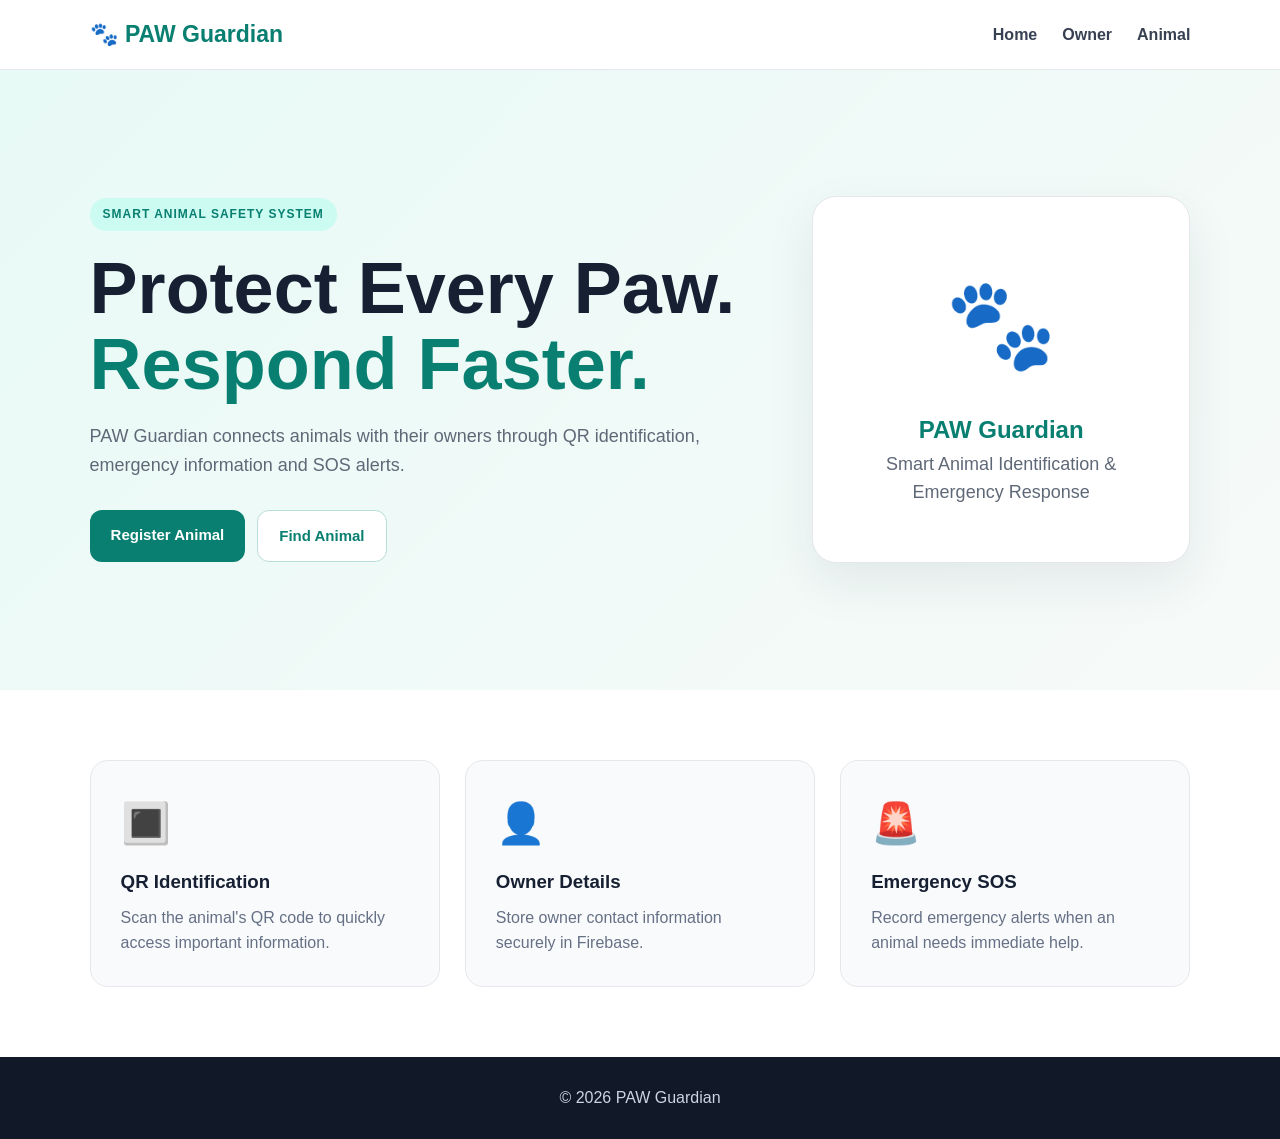
==== index.html @ 4d76b1eb "Add files via upload" ====
<!DOCTYPE html>
<html lang="en">
<head>
  <meta charset="UTF-8">
  <meta name="viewport" content="width=device-width, initial-scale=1.0">
  <title>PAW Guardian</title>
  <link rel="stylesheet" href="style.css">
</head>

<body>

<header>
  <div class="logo">🐾 PAW Guardian</div>

  <nav>
    <a href="index.html">Home</a>
    <a href="owner.html">Owner</a>
    <a href="animal.html">Animal</a>
  </nav>
</header>

<section class="hero">

  <div class="hero-text">
    <span class="badge">SMART ANIMAL SAFETY SYSTEM</span>

    <h1>
      Protect Every Paw.<br>
      <span>Respond Faster.</span>
    </h1>

    <p>
      PAW Guardian connects animals with their owners through
      QR identification, emergency information and SOS alerts.
    </p>

    <div class="buttons">
      <a href="owner.html" class="btn primary">
        Register Animal
      </a>

      <a href="animal.html" class="btn secondary">
        Find Animal
      </a>
    </div>
  </div>

  <div class="hero-card">
    <div class="paw">🐾</div>
    <h2>PAW Guardian</h2>
    <p>
      Smart Animal Identification &
      Emergency Response
    </p>
  </div>

</section>

<section class="features">

  <div class="feature">
    <div>🔳</div>
    <h3>QR Identification</h3>
    <p>
      Scan the animal's QR code to quickly
      access important information.
    </p>
  </div>

  <div class="feature">
    <div>👤</div>
    <h3>Owner Details</h3>
    <p>
      Store owner contact information
      securely in Firebase.
    </p>
  </div>

  <div class="feature">
    <div>🚨</div>
    <h3>Emergency SOS</h3>
    <p>
      Record emergency alerts when an
      animal needs immediate help.
    </p>
  </div>

</section>

<footer>
  © 2026 PAW Guardian
</footer>

</body>
</html>
---- style.css ----
* {
  margin: 0;
  padding: 0;
  box-sizing: border-box;
}

html {
  scroll-behavior: smooth;
}

body {
  font-family: Arial, Helvetica, sans-serif;
  background: #f5f8f7;
  color: #172033;
  line-height: 1.6;
}

/* HEADER */

header {
  width: 100%;
  padding: 16px 7%;
  background: white;
  border-bottom: 1px solid #e5e7eb;

  display: flex;
  justify-content: space-between;
  align-items: center;

  position: sticky;
  top: 0;
  z-index: 100;
}

.logo {
  font-size: 23px;
  font-weight: 800;
  color: #087f70;
}

nav {
  display: flex;
  gap: 25px;
}

nav a {
  text-decoration: none;
  color: #374151;
  font-weight: 600;
}

nav a:hover {
  color: #087f70;
}


/* HERO */

.hero {
  min-height: 620px;

  padding: 90px 7%;

  display: grid;
  grid-template-columns: 1.4fr 0.8fr;
  gap: 60px;

  align-items: center;

  background:
    linear-gradient(
      135deg,
      #e8faf6,
      #f7faf9
    );
}

.badge {
  display: inline-block;

  padding: 7px 13px;

  border-radius: 30px;

  background: #ccfbf1;

  color: #087f70;

  font-size: 12px;

  font-weight: 800;

  letter-spacing: 1px;
}

.hero h1 {
  font-size: clamp(42px, 6vw, 72px);

  line-height: 1.05;

  margin: 20px 0;
}

.hero h1 span {
  color: #087f70;
}

.hero p {
  max-width: 650px;

  color: #5f6877;

  font-size: 18px;
}

.buttons {
  display: flex;

  gap: 12px;

  margin-top: 30px;

  flex-wrap: wrap;
}


/* BUTTONS */

.btn {
  display: inline-block;

  padding: 13px 21px;

  border-radius: 12px;

  border: none;

  text-decoration: none;

  font-weight: 800;

  cursor: pointer;

  font-size: 15px;
}

.primary {
  background: #087f70;
  color: white;
}

.primary:hover {
  background: #066b60;
}

.secondary {
  background: white;

  color: #087f70;

  border: 1px solid #b9ddd8;
}

.secondary:hover {
  background: #eefaf8;
}

.danger {
  background: #dc2626;

  color: white;

  margin-top: 15px;
}

.danger:hover {
  background: #b91c1c;
}


/* HERO CARD */

.hero-card {
  background: white;

  border-radius: 24px;

  padding: 55px 30px;

  text-align: center;

  border: 1px solid #e5e7eb;

  box-shadow:
    0 20px 50px
    rgba(20, 40, 50, 0.08);
}

.paw {
  font-size: 90px;
}

.hero-card h2 {
  margin-top: 15px;

  color: #087f70;
}


/* FEATURES */

.features {
  padding: 70px 7%;

  display: grid;

  grid-template-columns:
    repeat(3, 1fr);

  gap: 25px;

  background: white;
}

.feature {
  padding: 30px;

  border-radius: 18px;

  background: #f8fafc;

  border: 1px solid #e5e7eb;
}

.feature div {
  font-size: 40px;

  margin-bottom: 12px;
}

.feature h3 {
  margin-bottom: 8px;
}

.feature p {
  color: #667085;
}


/* FORM */

.form-section {
  min-height: 700px;

  padding: 70px 20px;

  display: flex;

  justify-content: center;

  background:
    linear-gradient(
      135deg,
      #eefaf7,
      #f8fafc
    );
}

.form-container {
  width: 100%;

  max-width: 720px;

  background: white;

  padding: 35px;

  border-radius: 22px;

  box-shadow:
    0 15px 45px
    rgba(20, 40, 50, 0.08);
}

.form-container h1 {
  color: #087f70;

  margin-bottom: 5px;
}

.subtitle {
  color: #667085;

  margin-bottom: 25px;
}


/* INPUTS */

label {
  display: block;

  margin-top: 17px;

  margin-bottom: 6px;

  font-weight: 700;

  color: #374151;
}

input,
textarea,
select {
  width: 100%;

  padding: 13px;

  border: 1px solid #d5dae1;

  border-radius: 10px;

  font-size: 15px;

  font-family: inherit;

  outline: none;

  background: white;
}

input:focus,
textarea:focus,
select:focus {
  border-color: #087f70;

  box-shadow:
    0 0 0 3px
    rgba(8, 127, 112, 0.1);
}

textarea {
  min-height: 100px;

  resize: vertical;
}

.full {
  width: 100%;

  margin-top: 25px;
}


/* STATUS */

.success-message {
  margin-top: 20px;

  padding: 13px;

  border-radius: 10px;

  background: #dcfce7;

  color: #166534;

  font-weight: 700;
}

.error-message {
  margin-top: 20px;

  padding: 13px;

  border-radius: 10px;

  background: #fee2e2;

  color: #991b1b;

  font-weight: 700;
}


/* ANIMAL PAGE */

.animal-section {
  min-height: 750px;

  padding: 70px 20px;

  background:
    linear-gradient(
      135deg,
      #eefaf7,
      #f8fafc
    );
}

#loading {
  text-align: center;

  font-size: 20px;

  font-weight: 700;

  color: #087f70;
}

.animal-card {
  max-width: 900px;

  margin: auto;

  padding: 30px;

  background: white;

  border-radius: 24px;

  display: grid;

  grid-template-columns: 300px 1fr;

  gap: 35px;

  box-shadow:
    0 20px 50px
    rgba(20, 40, 50, 0.08);
}

#animalPhoto {
  width: 100%;

  height: 300px;

  object-fit: cover;

  border-radius: 18px;

  background: #e5e7eb;
}

.animal-info h1 {
  font-size: 38px;

  color: #087f70;

  margin: 10px 0;
}

.animal-info p {
  margin: 8px 0;

  color: #4b5563;
}

.animal-info hr {
  border: 0;

  border-top: 1px solid #e5e7eb;

  margin: 22px 0;
}

.animal-info h2 {
  font-size: 21px;

  margin-bottom: 12px;
}

.verified {
  display: inline-block;

  padding: 6px 10px;

  border-radius: 20px;

  background: #dcfce7;

  color: #15803d;

  font-size: 12px;

  font-weight: 800;
}

.call-btn {
  margin-top: 20px;

  margin-right: 8px;
}


/* ERROR CARD */

.error-card {
  max-width: 500px;

  margin: 80px auto;

  padding: 40px;

  background: white;

  text-align: center;

  border-radius: 20px;

  box-shadow:
    0 15px 40px
    rgba(20, 40, 50, 0.08);
}

.error-card h1 {
  color: #dc2626;

  margin-bottom: 12px;
}


/* FOOTER */

footer {
  text-align: center;

  padding: 28px;

  background: #111827;

  color: #cbd5e1;
}


/* MOBILE */

@media (max-width: 800px) {

  header {
    padding: 14px 5%;

    flex-direction: column;

    gap: 10px;
  }

  nav {
    gap: 15px;

    font-size: 14px;
  }

  .hero {
    grid-template-columns: 1fr;

    padding: 65px 5%;
  }

  .features {
    grid-template-columns: 1fr;

    padding: 55px 5%;
  }

  .form-container {
    padding: 25px 20px;
  }

  .animal-card {
    grid-template-columns: 1fr;

    padding: 20px;
  }

  #animalPhoto {
    height: 260px;
  }

  .animal-info h1 {
    font-size: 32px;
  }

}
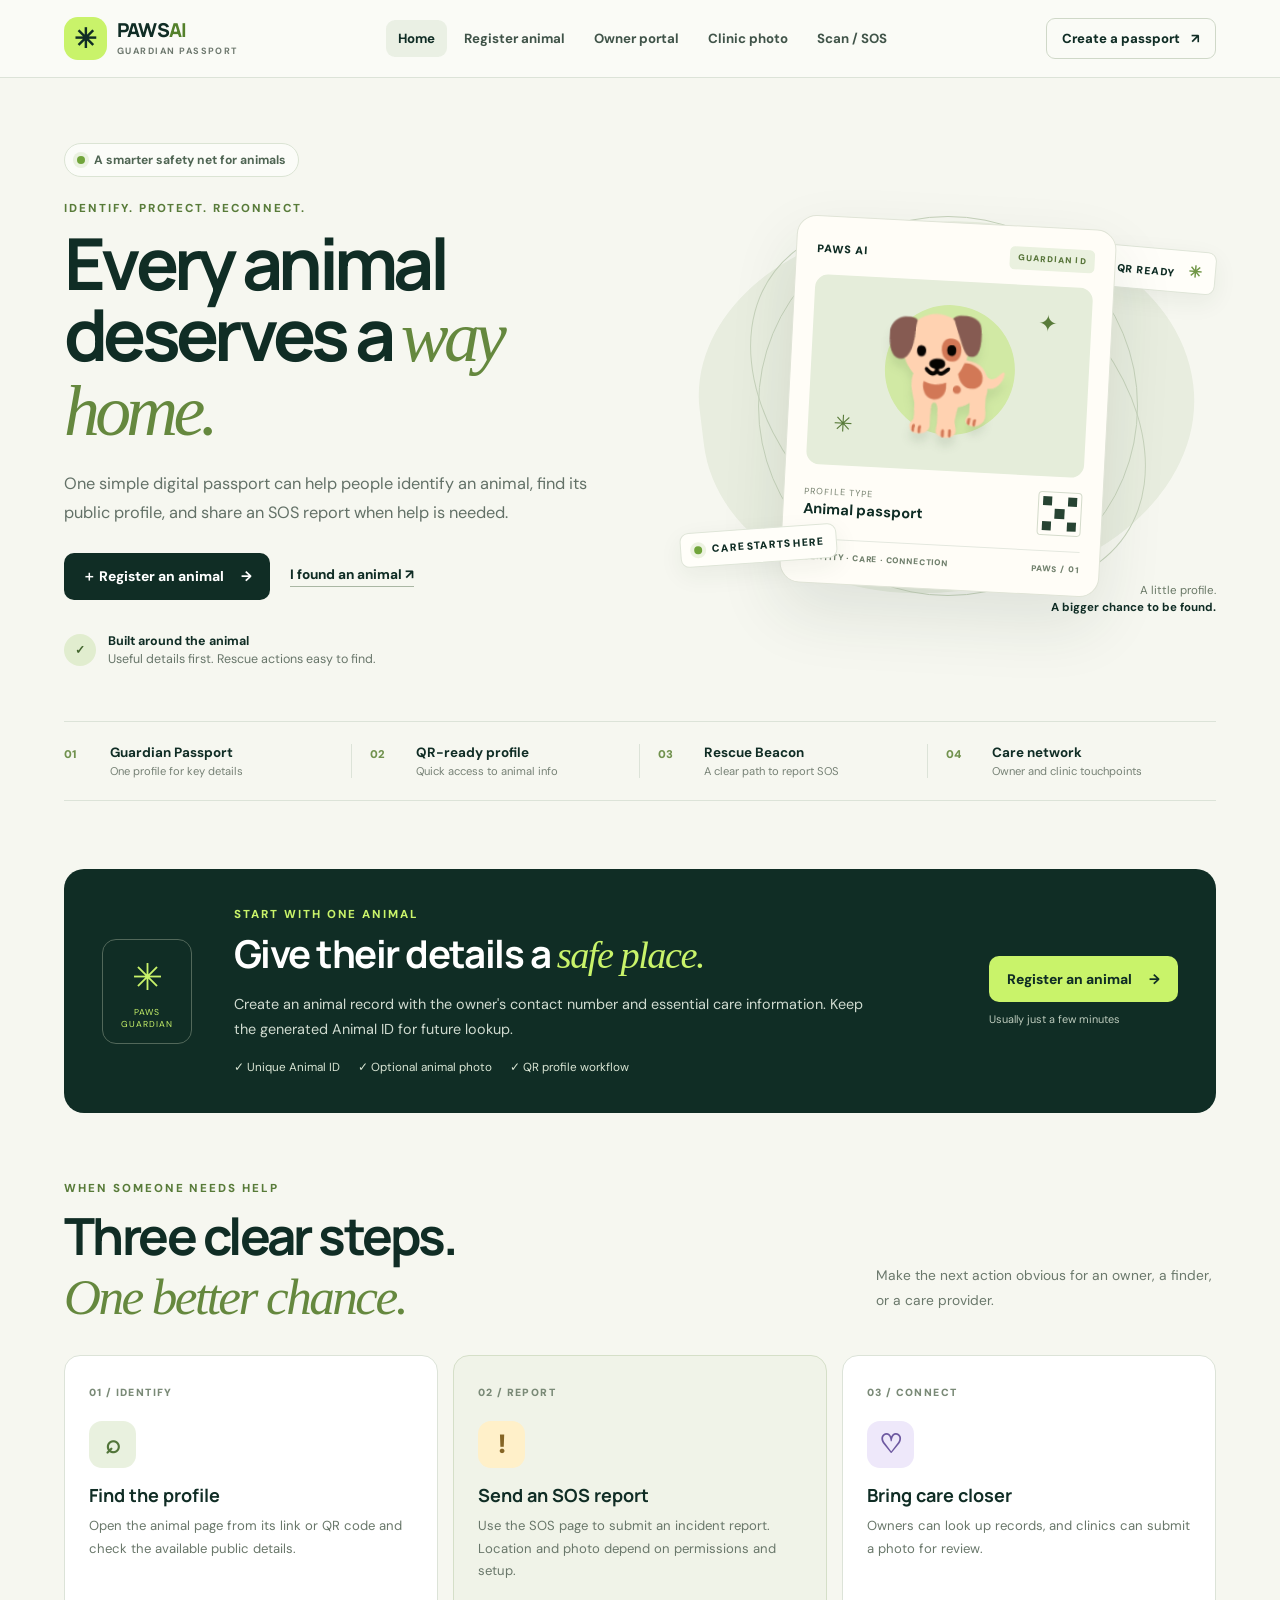
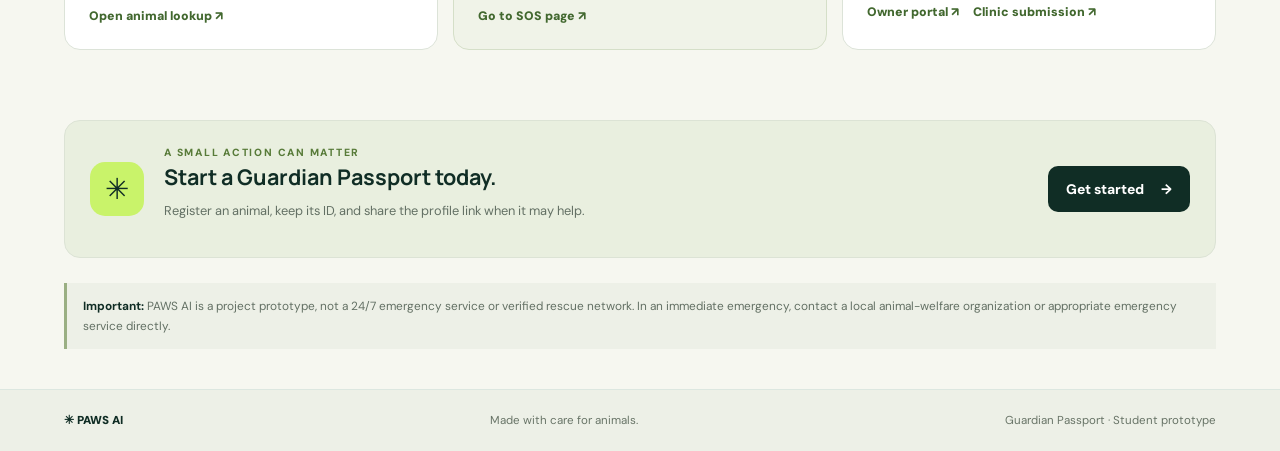
==== commit c9271141: "Add files via upload" ====
--- a/index.html
+++ b/index.html
@@ -1,95 +1,74 @@
-<!DOCTYPE html>
+<!doctype html>
 <html lang="en">
 <head>
-  <meta charset="UTF-8">
-  <meta name="viewport" content="width=device-width, initial-scale=1.0">
-  <title>PAW Guardian</title>
+  <meta charset="utf-8">
+  <meta name="viewport" content="width=device-width,initial-scale=1">
+  <meta name="theme-color" content="#102d25">
+  <meta name="description" content="PAWS AI Guardian Passport: animal identification, QR profiles, SOS reports and rescue coordination.">
+  <title>PAWS AI — Guardian Passport</title>
   <link rel="stylesheet" href="style.css">
 </head>
+<body class="home-page">
+<header class="site-header">
+  <a class="brand" href="index.html"><span class="brand-mark">✳</span><span>PAWS<span class="brand-ai">AI</span><small>GUARDIAN PASSPORT</small></span></a>
+  <nav aria-label="Main navigation">
+    <a class="nav-current" href="index.html">Home</a>
+    <a href="register-animal.html">Register animal</a>
+    <a href="owner.html">Owner portal</a>
+    <a href="vet.html">Clinic photo</a>
+    <a href="animal.html">Scan / SOS</a>
+  </nav>
+  <a class="header-cta" href="register-animal.html">Create a passport <span>↗</span></a>
+</header>
+<main>
+  <section class="home-hero">
+    <div class="hero-copy">
+      <div class="status-label"><span class="status-dot"></span> A smarter safety net for animals</div>
+      <p class="hero-kicker">IDENTIFY. PROTECT. RECONNECT.</p>
+      <h1>Every animal deserves a <em>way home.</em></h1>
+      <p class="hero-description">One simple digital passport can help people identify an animal, find its public profile, and share an SOS report when help is needed.</p>
+      <div class="hero-actions"><a class="button button-dark" href="register-animal.html">＋ Register an animal <span>→</span></a><a class="text-link" href="animal.html">I found an animal <span>↗</span></a></div>
+      <div class="hero-note"><span class="note-icon">✓</span><span><strong>Built around the animal</strong><br>Useful details first. Rescue actions easy to find.</span></div>
+    </div>
+    <div class="passport-art" aria-label="Illustration of an animal safety passport">
+      <div class="art-orbit orbit-one"></div><div class="art-orbit orbit-two"></div>
+      <div class="floating-tag tag-top">QR READY <span>✳</span></div>
+      <div class="passport-card">
+        <div class="passport-top"><span>PAWS AI</span><span class="passport-chip">GUARDIAN ID</span></div>
+        <div class="animal-illustration"><span class="sun-disc"></span><span class="animal-face">🐕</span><span class="sparkle sparkle-a">✦</span><span class="sparkle sparkle-b">✳</span></div>
+        <div class="passport-info"><div><small>PROFILE TYPE</small><strong>Animal passport</strong></div><div class="qr-mini" aria-label="Decorative QR placeholder"><span></span><span></span><span></span><span></span><span></span><span></span><span></span><span></span><span></span></div></div>
+        <div class="passport-bottom"><span>IDENTITY · CARE · CONNECTION</span><span>PAWS / 01</span></div>
+      </div>
+      <div class="floating-tag tag-bottom"><span class="live-pulse"></span> CARE STARTS HERE</div>
+      <div class="art-caption">A little profile.<br><strong>A bigger chance to be found.</strong></div>
+    </div>
+  </section>
 
-<body>
+  <section class="feature-strip" aria-label="Core features">
+    <div><span class="feature-number">01</span><strong>Guardian Passport</strong><small>One profile for key details</small></div>
+    <div><span class="feature-number">02</span><strong>QR-ready profile</strong><small>Quick access to animal info</small></div>
+    <div><span class="feature-number">03</span><strong>Rescue Beacon</strong><small>A clear path to report SOS</small></div>
+    <div><span class="feature-number">04</span><strong>Care network</strong><small>Owner and clinic touchpoints</small></div>
+  </section>
 
-<header>
-  <div class="logo">🐾 PAW Guardian</div>
+  <section class="register-feature" id="register">
+    <div class="register-symbol"><span>✳</span><small>PAWS<br>GUARDIAN</small></div>
+    <div class="register-text"><p class="section-kicker">START WITH ONE ANIMAL</p><h2>Give their details a <em>safe place.</em></h2><p>Create an animal record with the owner's contact number and essential care information. Keep the generated Animal ID for future lookup.</p><div class="mini-benefits"><span>✓ Unique Animal ID</span><span>✓ Optional animal photo</span><span>✓ QR profile workflow</span></div></div>
+    <div class="register-action"><a class="button button-lime" href="register-animal.html">Register an animal <span>→</span></a><small>Usually just a few minutes</small></div>
+  </section>
 
-  <nav>
-    <a href="index.html">Home</a>
-    <a href="owner.html">Owner</a>
-    <a href="animal.html">Animal</a>
-  </nav>
-</header>
+  <section class="rescue-section">
+    <div class="section-heading"><div><p class="section-kicker">WHEN SOMEONE NEEDS HELP</p><h2>Three clear steps.<br><em>One better chance.</em></h2></div><p>Make the next action obvious for an owner, a finder, or a care provider.</p></div>
+    <div class="rescue-steps">
+      <article class="rescue-step"><span class="step-count">01 / IDENTIFY</span><div class="step-icon icon-mint">⌕</div><h3>Find the profile</h3><p>Open the animal page from its link or QR code and check the available public details.</p><a href="animal.html">Open animal lookup ↗</a></article>
+      <article class="rescue-step step-highlight"><span class="step-count">02 / REPORT</span><div class="step-icon icon-yellow">!</div><h3>Send an SOS report</h3><p>Use the SOS page to submit an incident report. Location and photo depend on permissions and setup.</p><a href="animal.html">Go to SOS page ↗</a></article>
+      <article class="rescue-step"><span class="step-count">03 / CONNECT</span><div class="step-icon icon-lilac">♡</div><h3>Bring care closer</h3><p>Owners can look up records, and clinics can submit a photo for review.</p><div class="step-links"><a href="owner.html">Owner portal ↗</a><a href="vet.html">Clinic submission ↗</a></div></article>
+    </div>
+  </section>
 
-<section class="hero">
-
-  <div class="hero-text">
-    <span class="badge">SMART ANIMAL SAFETY SYSTEM</span>
-
-    <h1>
-      Protect Every Paw.<br>
-      <span>Respond Faster.</span>
-    </h1>
-
-    <p>
-      PAW Guardian connects animals with their owners through
-      QR identification, emergency information and SOS alerts.
-    </p>
-
-    <div class="buttons">
-      <a href="owner.html" class="btn primary">
-        Register Animal
-      </a>
-
-      <a href="animal.html" class="btn secondary">
-        Find Animal
-      </a>
-    </div>
-  </div>
-
-  <div class="hero-card">
-    <div class="paw">🐾</div>
-    <h2>PAW Guardian</h2>
-    <p>
-      Smart Animal Identification &
-      Emergency Response
-    </p>
-  </div>
-
-</section>
-
-<section class="features">
-
-  <div class="feature">
-    <div>🔳</div>
-    <h3>QR Identification</h3>
-    <p>
-      Scan the animal's QR code to quickly
-      access important information.
-    </p>
-  </div>
-
-  <div class="feature">
-    <div>👤</div>
-    <h3>Owner Details</h3>
-    <p>
-      Store owner contact information
-      securely in Firebase.
-    </p>
-  </div>
-
-  <div class="feature">
-    <div>🚨</div>
-    <h3>Emergency SOS</h3>
-    <p>
-      Record emergency alerts when an
-      animal needs immediate help.
-    </p>
-  </div>
-
-</section>
-
-<footer>
-  © 2026 PAW Guardian
-</footer>
-
+  <section class="care-callout"><div class="callout-icon">✳</div><div><p class="section-kicker">A SMALL ACTION CAN MATTER</p><h2>Start a Guardian Passport today.</h2><p>Register an animal, keep its ID, and share the profile link when it may help.</p></div><a class="button button-dark" href="register-animal.html">Get started <span>→</span></a></section>
+  <p class="safety-note"><strong>Important:</strong> PAWS AI is a project prototype, not a 24/7 emergency service or verified rescue network. In an immediate emergency, contact a local animal-welfare organization or appropriate emergency service directly.</p>
+</main>
+<footer class="site-footer"><a class="footer-logo" href="index.html">✳ PAWS AI</a><span>Made with care for animals.</span><span>Guardian Passport · Student prototype</span></footer>
 </body>
-</html>+</html>
--- a/style.css
+++ b/style.css
@@ -1,584 +1,73 @@
-* {
-  margin: 0;
-  padding: 0;
-  box-sizing: border-box;
-}
+@import url('https://fonts.googleapis.com/css2?family=DM+Sans:wght@400;500;600;700&family=Manrope:wght@500;600;700;800&display=swap');
+:root{--ink:#172b25;--muted:#64736d;--green:#176b50;--mint:#e8f5ee;--paper:#f7faf8;--line:#dce7e0;--red:#c92f3c;--amber:#fff2d6}
+*{box-sizing:border-box}body{margin:0;background:var(--paper);color:var(--ink);font-family:'DM Sans',sans-serif}header{display:flex;align-items:center;justify-content:space-between;gap:16px;padding:18px max(5vw,20px);background:#fff;border-bottom:1px solid var(--line);position:sticky;top:0;z-index:2}.brand{font:800 1.15rem Manrope,sans-serif;color:var(--green);text-decoration:none}nav{display:flex;gap:16px;flex-wrap:wrap}nav a{color:var(--ink);text-decoration:none;font-weight:700;font-size:.94rem}.wrap{width:min(1050px,92vw);margin:32px auto 70px}.hero{padding:38px;border-radius:24px;background:linear-gradient(135deg,#e4f4e9,#f7fbf8);border:1px solid var(--line)}h1,h2,h3{font-family:Manrope,sans-serif;line-height:1.15}h1{font-size:clamp(2rem,5vw,3.4rem);margin:12px 0}h2{margin-top:0}.eyebrow{font-weight:800;color:var(--green);letter-spacing:.08em;text-transform:uppercase;font-size:.8rem}.subtitle,.muted{color:var(--muted);line-height:1.65}.grid{display:grid;grid-template-columns:repeat(auto-fit,minmax(230px,1fr));gap:18px;margin-top:22px}.card{background:#fff;border:1px solid var(--line);border-radius:18px;padding:22px;box-shadow:0 8px 25px #183c2810}.btn,button{display:inline-flex;align-items:center;justify-content:center;gap:8px;border:0;border-radius:12px;padding:12px 17px;background:var(--green);color:#fff;font:700 .98rem 'DM Sans',sans-serif;text-decoration:none;cursor:pointer}.btn.secondary,button.secondary{background:var(--mint);color:var(--green);border:1px solid #cce5d5}.btn.danger,button.danger{background:var(--red)}button:disabled{opacity:.55;cursor:not-allowed}.full{width:100%;margin-top:10px}label{display:block;font-weight:700;margin:14px 0 6px}input,textarea,select{width:100%;padding:12px;border:1px solid #cbd9d0;border-radius:10px;font:inherit;background:#fff;color:var(--ink)}textarea{min-height:90px;resize:vertical}.animal-photo{width:100%;max-height:300px;object-fit:cover;border-radius:14px;background:var(--mint)}.pill{display:inline-block;padding:5px 9px;border-radius:99px;background:var(--mint);color:var(--green);font-size:.82rem;font-weight:700}.notice{padding:13px 15px;border-radius:12px;background:var(--amber);line-height:1.5}.status{margin-top:14px;line-height:1.5;overflow-wrap:anywhere}.hidden{display:none!important}.animal-grid{display:grid;grid-template-columns:minmax(0,1fr) minmax(280px,.9fr);gap:20px;align-items:start}.sos-panel{border:2px solid #f2c6c8}.sos-panel h2{color:var(--red)}.sos-big{width:100%;font-size:1.2rem;padding:17px}.small{font-size:.88rem}footer{text-align:center;padding:28px;color:var(--muted);border-top:1px solid var(--line)}table{border-collapse:collapse;width:100%;background:#fff}th,td{padding:11px;border-bottom:1px solid var(--line);text-align:left;vertical-align:top;font-size:.9rem}th{background:#edf5ef}.table-wrap{overflow:auto;border:1px solid var(--line);border-radius:12px}.map-link{color:var(--green);font-weight:700}@media(max-width:700px){header{align-items:flex-start;flex-direction:column}.animal-grid{grid-template-columns:1fr}.hero{padding:25px}.wrap{margin-top:20px}}
 
-html {
-  scroll-behavior: smooth;
-}
+/* ===== PAWS AI DISTINCTIVE GUARDIAN PASSPORT HOMEPAGE ===== */
+.home-page{--forest:#102d25;--leaf:#c9f36a;--paper:#f6f7f0;--line-home:#dce3d8;--quiet:#66736a;background:var(--paper);color:var(--forest);font-family:'DM Sans',Arial,sans-serif}
+.home-page .site-header{position:sticky;top:0;z-index:10;display:flex;align-items:center;justify-content:space-between;gap:22px;padding:17px 5vw;background:rgba(250,251,246,.96);border-bottom:1px solid var(--line-home);backdrop-filter:blur(12px)}
+.home-page .brand{display:flex;align-items:center;gap:10px;color:var(--forest);font:800 1.2rem Manrope,Arial,sans-serif;letter-spacing:-.04em;line-height:1.05}
+.home-page .brand-mark{display:grid;place-items:center;width:43px;height:43px;border-radius:14px;background:var(--leaf);font-size:27px}
+.home-page .brand-ai{color:#54812b}.home-page .brand small{display:block;margin-top:5px;font:700 .57rem 'DM Sans',Arial,sans-serif;letter-spacing:.16em;color:#6d786e}
+.home-page .site-header nav{display:flex;align-items:center;justify-content:center;gap:5px;flex-wrap:wrap}
+.home-page .site-header nav a{padding:10px 12px;border-radius:9px;color:#405449;font-size:.83rem;font-weight:700;text-decoration:none}
+.home-page .site-header nav a:hover,.home-page .site-header nav a.nav-current{background:#eaf0e4;color:var(--forest)}
+.home-page .header-cta{white-space:nowrap;padding:11px 15px;border:1px solid #cfd8c8;border-radius:9px;color:var(--forest);text-decoration:none;font-size:.82rem;font-weight:800}
+.home-page .header-cta span{margin-left:8px}
+.home-page main{width:min(1280px,90vw);margin:0 auto}
+.home-page .home-hero{display:grid;grid-template-columns:1.02fr .98fr;align-items:center;gap:5%;padding:65px 0 52px;min-height:510px}
+.home-page .status-label{display:inline-flex;align-items:center;gap:9px;padding:8px 12px;border:1px solid #dbe4d4;border-radius:100px;background:#fbfcf8;color:#4f6553;font-size:.76rem;font-weight:700}
+.home-page .status-dot,.home-page .live-pulse{width:8px;height:8px;border-radius:50%;background:#71a53b;display:inline-block;box-shadow:0 0 0 4px #71a53b20}
+.home-page .hero-kicker,.home-page .section-kicker{margin:24px 0 12px;color:#587b39;font-size:.72rem;font-weight:800;letter-spacing:.17em}
+.home-page .home-hero h1{max-width:620px;margin:0;color:var(--forest);font-size:clamp(3rem,5.6vw,5.25rem);line-height:.99;letter-spacing:-.065em}
+.home-page .home-hero h1 em,.home-page .register-text h2 em,.home-page .section-heading h2 em{font-family:Georgia,serif;font-weight:500;color:#65883e}
+.home-page .hero-description{max-width:530px;margin:22px 0 25px;color:#637167;font-size:1.02rem;line-height:1.8}
+.home-page .hero-actions{display:flex;align-items:center;flex-wrap:wrap;gap:20px}
+.home-page .button{display:inline-flex;align-items:center;justify-content:center;gap:17px;padding:14px 18px;border-radius:10px;text-decoration:none;font-size:.87rem;font-weight:800;transition:transform .2s,background .2s}
+.home-page .button:hover{transform:translateY(-2px)}
+.home-page .button-dark{background:var(--forest);color:#fff}.home-page .button-dark:hover{background:#234c3d}
+.home-page .button-lime{background:var(--leaf);color:var(--forest)}
+.home-page .hero-note{display:flex;align-items:center;gap:12px;margin-top:32px;color:#68766a;font-size:.78rem;line-height:1.5}
+.home-page .hero-note strong{color:var(--forest)}
+.home-page .note-icon{display:grid;place-items:center;width:32px;height:32px;border-radius:50%;background:#e1edcf;color:#42652d;font-weight:900}
+.home-page .text-link{color:var(--forest);font-size:.85rem;font-weight:800;text-decoration:none;border-bottom:1px solid #aab7a4;padding-bottom:3px}
+.home-page .passport-art{position:relative;min-height:420px;display:grid;place-items:center;isolation:isolate}
+.home-page .passport-art:before{content:'';position:absolute;inset:6% 4%;z-index:-2;border-radius:45% 55% 50% 50%;background:#e8eddf;transform:rotate(-7deg)}
+.home-page .art-orbit{position:absolute;border:1px solid #c6d2bb;border-radius:50%;z-index:-1}.home-page .orbit-one{width:380px;height:380px}.home-page .orbit-two{width:440px;height:310px;transform:rotate(38deg)}
+.home-page .passport-card{position:relative;width:min(320px,75%);padding:20px;border:1px solid #e0e4d7;border-radius:20px;background:#fffdf7;box-shadow:0 28px 65px #203c241b;transform:rotate(3deg)}
+.home-page .passport-top,.home-page .passport-bottom{display:flex;justify-content:space-between;align-items:center;gap:8px;font-size:.68rem;font-weight:900;letter-spacing:.1em}
+.home-page .passport-chip{padding:6px 8px;border-radius:5px;background:#eaf1df;color:#59763b;font-size:.53rem}
+.home-page .animal-illustration{position:relative;display:grid;place-items:center;height:190px;margin:15px 0;overflow:hidden;border-radius:13px;background:#e5edda}
+.home-page .sun-disc{position:absolute;width:130px;height:130px;top:24px;left:calc(50% - 65px);border-radius:50%;background:#d1e9a4}
+.home-page .animal-face{position:relative;z-index:1;font-size:112px;filter:drop-shadow(0 9px 4px #21391c19)}
+.home-page .sparkle{position:absolute;color:#587b39;font-size:23px}.home-page .sparkle-a{top:22px;right:34px}.home-page .sparkle-b{left:25px;bottom:27px}
+.home-page .passport-info{display:flex;justify-content:space-between;align-items:center;padding-bottom:15px}.home-page .passport-info small{display:block;color:#778270;font-size:.56rem;letter-spacing:.12em}.home-page .passport-info strong{font-size:.92rem}
+.home-page .qr-mini{width:44px;height:44px;display:grid;grid-template-columns:repeat(3,1fr);gap:3px;padding:4px;border:1px solid #d4dbcb;border-radius:4px}.home-page .qr-mini span{background:#274332}.home-page .qr-mini span:nth-child(2n){background:transparent}.home-page .qr-mini span:nth-child(3),.home-page .qr-mini span:nth-child(7){background:#274332}
+.home-page .passport-bottom{padding-top:12px;border-top:1px solid #e4e8df;color:#71806d;font-size:.52rem}
+.home-page .floating-tag{position:absolute;padding:10px 13px;border:1px solid #dfe5d8;border-radius:9px;background:#fffef9;box-shadow:0 8px 25px #243d2210;font-size:.65rem;font-weight:900;letter-spacing:.08em}
+.home-page .tag-top{top:52px;right:0;transform:rotate(5deg)}.home-page .tag-top span{margin-left:10px;color:#709646;font-size:1rem}.home-page .tag-bottom{bottom:53px;left:0;display:flex;align-items:center;gap:10px;transform:rotate(-4deg)}
+.home-page .art-caption{position:absolute;right:0;bottom:0;color:#6a7967;font-size:.72rem;line-height:1.5;text-align:right}.home-page .art-caption strong{color:var(--forest)}
+.home-page .feature-strip{display:grid;grid-template-columns:repeat(4,1fr);gap:0;padding:22px 0;border-top:1px solid var(--line-home);border-bottom:1px solid var(--line-home)}
+.home-page .feature-strip>div{display:grid;grid-template-columns:36px 1fr;align-content:center;column-gap:10px;padding:0 18px;border-right:1px solid var(--line-home)}.home-page .feature-strip>div:first-child{padding-left:0}.home-page .feature-strip>div:last-child{border-right:0}
+.home-page .feature-number{grid-row:span 2;color:#71924e;font-size:.7rem;font-weight:900;padding-top:3px}.home-page .feature-strip strong{font-size:.84rem}.home-page .feature-strip small{margin-top:3px;color:#778276;font-size:.7rem}
+.home-page .register-feature{display:grid;grid-template-columns:105px 1fr auto;align-items:center;gap:27px;margin:68px 0;padding:38px;border-radius:20px;background:var(--forest);color:#fff}
+.home-page .register-symbol{display:grid;place-items:center;align-content:center;width:90px;height:105px;border:1px solid #52685a;border-radius:14px;color:var(--leaf)}.home-page .register-symbol span{font-size:37px}.home-page .register-symbol small{margin-top:5px;font-size:.54rem;letter-spacing:.12em;text-align:center}
+.home-page .register-text .section-kicker{margin:0 0 10px;color:var(--leaf)}.home-page .register-text h2{margin:0 0 12px;font-size:clamp(1.8rem,3vw,2.7rem);letter-spacing:-.04em}.home-page .register-text h2 em{color:var(--leaf)}.home-page .register-text>p:not(.section-kicker){max-width:650px;color:#d0dbd0;font-size:.9rem;line-height:1.75}
+.home-page .mini-benefits{display:flex;flex-wrap:wrap;gap:9px 18px;margin-top:17px}.home-page .mini-benefits span{color:#d9e5d4;font-size:.73rem}
+.home-page .register-action{display:grid;justify-items:start;gap:10px}.home-page .register-action small{color:#bdcbbd;font-size:.68rem}
+.home-page .rescue-section{padding:0 0 70px}.home-page .section-heading{display:flex;align-items:end;justify-content:space-between;gap:30px;margin-bottom:28px}.home-page .section-heading .section-kicker{margin:0 0 10px}.home-page .section-heading h2{margin:0;font-size:clamp(2rem,4vw,3.2rem);letter-spacing:-.05em}.home-page .section-heading>p{max-width:340px;color:#6a786b;font-size:.86rem;line-height:1.8}
+.home-page .rescue-steps{display:grid;grid-template-columns:repeat(3,1fr);gap:15px}.home-page .rescue-step{padding:24px;background:#fff;border:1px solid var(--line-home);border-radius:16px}.home-page .step-count{color:#7a8a77;font-size:.65rem;font-weight:900;letter-spacing:.13em}.home-page .step-icon{display:grid;place-items:center;width:47px;height:47px;margin:20px 0 17px;border-radius:13px;font-size:1.65rem;font-weight:900}.home-page .icon-mint{background:#e9f1df;color:#52753a}.home-page .icon-yellow{background:#fff0c9;color:#856525}.home-page .icon-lilac{background:#eee8fa;color:#6d58a0}.home-page .rescue-step h3{margin:0 0 9px;font-size:1.13rem}.home-page .rescue-step p{min-height:72px;margin:0 0 17px;color:#69776a;font-size:.82rem;line-height:1.75}.home-page .rescue-step>a,.home-page .step-links a{color:#42682f;font-size:.77rem;font-weight:900;text-decoration:none}.home-page .step-links{display:flex;flex-wrap:wrap;gap:14px}.home-page .step-highlight{background:#f0f3e8;border-color:#d5dfc8}
+.home-page .care-callout{display:flex;align-items:center;gap:20px;margin:0 0 25px;padding:25px;border:1px solid #dce3d5;border-radius:16px;background:#e9efdf}.home-page .callout-icon{display:grid;place-items:center;flex:0 0 54px;height:54px;border-radius:15px;background:var(--leaf);font-size:1.8rem}.home-page .care-callout>div:nth-child(2){flex:1}.home-page .care-callout .section-kicker{margin:0 0 6px;font-size:.65rem}.home-page .care-callout h2{margin:0 0 5px;font-size:1.35rem}.home-page .care-callout p:not(.section-kicker){color:#637064;font-size:.8rem}.home-page .safety-note{margin:0 0 40px;padding:13px 16px;border-left:3px solid #9aaf83;background:#edf0e7;color:#637064;font-size:.74rem;line-height:1.7}.home-page .safety-note strong{color:var(--forest)}
+.home-page .site-footer{display:flex;justify-content:space-between;gap:16px;flex-wrap:wrap;padding:23px 5vw;background:#edf0e7;color:#687467;font-size:.72rem}.home-page .footer-logo{color:var(--forest);font-weight:900;text-decoration:none}
+@media(max-width:950px){.home-page .site-header{flex-wrap:wrap}.home-page .site-header nav{order:3;width:100%;justify-content:flex-start}.home-page .home-hero{grid-template-columns:1fr 1fr;gap:20px}.home-page .register-feature{grid-template-columns:80px 1fr}.home-page .register-action{grid-column:2}.home-page .feature-strip>div{padding:0 9px}.home-page .feature-strip strong{font-size:.75rem}}
+@media(max-width:680px){.home-page .site-header{padding:13px 5vw}.home-page .header-cta{margin-left:auto}.home-page .site-header nav{gap:2px}.home-page .site-header nav a{font-size:.72rem;padding:8px}.home-page main{width:90vw}.home-page .home-hero{grid-template-columns:1fr;padding:42px 0 30px}.home-page .home-hero h1{font-size:3.4rem}.home-page .passport-art{min-height:370px;margin-top:5px}.home-page .orbit-one{width:300px;height:300px}.home-page .orbit-two{width:350px;height:260px}.home-page .passport-card{width:270px}.home-page .feature-strip{grid-template-columns:1fr 1fr;row-gap:20px}.home-page .feature-strip>div{padding:0 8px;border-right:0}.home-page .feature-strip>div:first-child{padding-left:8px}.home-page .register-feature{grid-template-columns:1fr;gap:18px;margin:42px 0;padding:25px}.home-page .register-symbol{width:75px;height:80px}.home-page .register-action{grid-column:auto}.home-page .register-action .button{width:100%}.home-page .section-heading{display:block}.home-page .section-heading>p{margin-top:15px}.home-page .rescue-steps{grid-template-columns:1fr}.home-page .rescue-step p{min-height:0}.home-page .care-callout{align-items:flex-start;flex-wrap:wrap;padding:20px}.home-page .care-callout>div:nth-child(2){flex-basis:calc(100% - 80px)}.home-page .care-callout>.button{width:100%}.home-page .site-footer{flex-direction:column;gap:7px}}
 
-body {
-  font-family: Arial, Helvetica, sans-serif;
-  background: #f5f8f7;
-  color: #172033;
-  line-height: 1.6;
-}
-
-/* HEADER */
-
-header {
-  width: 100%;
-  padding: 16px 7%;
-  background: white;
-  border-bottom: 1px solid #e5e7eb;
-
-  display: flex;
-  justify-content: space-between;
-  align-items: center;
-
-  position: sticky;
-  top: 0;
-  z-index: 100;
-}
-
-.logo {
-  font-size: 23px;
-  font-weight: 800;
-  color: #087f70;
-}
-
-nav {
-  display: flex;
-  gap: 25px;
-}
-
-nav a {
-  text-decoration: none;
-  color: #374151;
-  font-weight: 600;
-}
-
-nav a:hover {
-  color: #087f70;
-}
-
-
-/* HERO */
-
-.hero {
-  min-height: 620px;
-
-  padding: 90px 7%;
-
-  display: grid;
-  grid-template-columns: 1.4fr 0.8fr;
-  gap: 60px;
-
-  align-items: center;
-
-  background:
-    linear-gradient(
-      135deg,
-      #e8faf6,
-      #f7faf9
-    );
-}
-
-.badge {
-  display: inline-block;
-
-  padding: 7px 13px;
-
-  border-radius: 30px;
-
-  background: #ccfbf1;
-
-  color: #087f70;
-
-  font-size: 12px;
-
-  font-weight: 800;
-
-  letter-spacing: 1px;
-}
-
-.hero h1 {
-  font-size: clamp(42px, 6vw, 72px);
-
-  line-height: 1.05;
-
-  margin: 20px 0;
-}
-
-.hero h1 span {
-  color: #087f70;
-}
-
-.hero p {
-  max-width: 650px;
-
-  color: #5f6877;
-
-  font-size: 18px;
-}
-
-.buttons {
-  display: flex;
-
-  gap: 12px;
-
-  margin-top: 30px;
-
-  flex-wrap: wrap;
-}
-
-
-/* BUTTONS */
-
-.btn {
-  display: inline-block;
-
-  padding: 13px 21px;
-
-  border-radius: 12px;
-
-  border: none;
-
-  text-decoration: none;
-
-  font-weight: 800;
-
-  cursor: pointer;
-
-  font-size: 15px;
-}
-
-.primary {
-  background: #087f70;
-  color: white;
-}
-
-.primary:hover {
-  background: #066b60;
-}
-
-.secondary {
-  background: white;
-
-  color: #087f70;
-
-  border: 1px solid #b9ddd8;
-}
-
-.secondary:hover {
-  background: #eefaf8;
-}
-
-.danger {
-  background: #dc2626;
-
-  color: white;
-
-  margin-top: 15px;
-}
-
-.danger:hover {
-  background: #b91c1c;
-}
-
-
-/* HERO CARD */
-
-.hero-card {
-  background: white;
-
-  border-radius: 24px;
-
-  padding: 55px 30px;
-
-  text-align: center;
-
-  border: 1px solid #e5e7eb;
-
-  box-shadow:
-    0 20px 50px
-    rgba(20, 40, 50, 0.08);
-}
-
-.paw {
-  font-size: 90px;
-}
-
-.hero-card h2 {
-  margin-top: 15px;
-
-  color: #087f70;
-}
-
-
-/* FEATURES */
-
-.features {
-  padding: 70px 7%;
-
-  display: grid;
-
-  grid-template-columns:
-    repeat(3, 1fr);
-
-  gap: 25px;
-
-  background: white;
-}
-
-.feature {
-  padding: 30px;
-
-  border-radius: 18px;
-
-  background: #f8fafc;
-
-  border: 1px solid #e5e7eb;
-}
-
-.feature div {
-  font-size: 40px;
-
-  margin-bottom: 12px;
-}
-
-.feature h3 {
-  margin-bottom: 8px;
-}
-
-.feature p {
-  color: #667085;
-}
-
-
-/* FORM */
-
-.form-section {
-  min-height: 700px;
-
-  padding: 70px 20px;
-
-  display: flex;
-
-  justify-content: center;
-
-  background:
-    linear-gradient(
-      135deg,
-      #eefaf7,
-      #f8fafc
-    );
-}
-
-.form-container {
-  width: 100%;
-
-  max-width: 720px;
-
-  background: white;
-
-  padding: 35px;
-
-  border-radius: 22px;
-
-  box-shadow:
-    0 15px 45px
-    rgba(20, 40, 50, 0.08);
-}
-
-.form-container h1 {
-  color: #087f70;
-
-  margin-bottom: 5px;
-}
-
-.subtitle {
-  color: #667085;
-
-  margin-bottom: 25px;
-}
-
-
-/* INPUTS */
-
-label {
-  display: block;
-
-  margin-top: 17px;
-
-  margin-bottom: 6px;
-
-  font-weight: 700;
-
-  color: #374151;
-}
-
-input,
-textarea,
-select {
-  width: 100%;
-
-  padding: 13px;
-
-  border: 1px solid #d5dae1;
-
-  border-radius: 10px;
-
-  font-size: 15px;
-
-  font-family: inherit;
-
-  outline: none;
-
-  background: white;
-}
-
-input:focus,
-textarea:focus,
-select:focus {
-  border-color: #087f70;
-
-  box-shadow:
-    0 0 0 3px
-    rgba(8, 127, 112, 0.1);
-}
-
-textarea {
-  min-height: 100px;
-
-  resize: vertical;
-}
-
-.full {
-  width: 100%;
-
-  margin-top: 25px;
-}
-
-
-/* STATUS */
-
-.success-message {
-  margin-top: 20px;
-
-  padding: 13px;
-
-  border-radius: 10px;
-
-  background: #dcfce7;
-
-  color: #166534;
-
-  font-weight: 700;
-}
-
-.error-message {
-  margin-top: 20px;
-
-  padding: 13px;
-
-  border-radius: 10px;
-
-  background: #fee2e2;
-
-  color: #991b1b;
-
-  font-weight: 700;
-}
-
-
-/* ANIMAL PAGE */
-
-.animal-section {
-  min-height: 750px;
-
-  padding: 70px 20px;
-
-  background:
-    linear-gradient(
-      135deg,
-      #eefaf7,
-      #f8fafc
-    );
-}
-
-#loading {
-  text-align: center;
-
-  font-size: 20px;
-
-  font-weight: 700;
-
-  color: #087f70;
-}
-
-.animal-card {
-  max-width: 900px;
-
-  margin: auto;
-
-  padding: 30px;
-
-  background: white;
-
-  border-radius: 24px;
-
-  display: grid;
-
-  grid-template-columns: 300px 1fr;
-
-  gap: 35px;
-
-  box-shadow:
-    0 20px 50px
-    rgba(20, 40, 50, 0.08);
-}
-
-#animalPhoto {
-  width: 100%;
-
-  height: 300px;
-
-  object-fit: cover;
-
-  border-radius: 18px;
-
-  background: #e5e7eb;
-}
-
-.animal-info h1 {
-  font-size: 38px;
-
-  color: #087f70;
-
-  margin: 10px 0;
-}
-
-.animal-info p {
-  margin: 8px 0;
-
-  color: #4b5563;
-}
-
-.animal-info hr {
-  border: 0;
-
-  border-top: 1px solid #e5e7eb;
-
-  margin: 22px 0;
-}
-
-.animal-info h2 {
-  font-size: 21px;
-
-  margin-bottom: 12px;
-}
-
-.verified {
-  display: inline-block;
-
-  padding: 6px 10px;
-
-  border-radius: 20px;
-
-  background: #dcfce7;
-
-  color: #15803d;
-
-  font-size: 12px;
-
-  font-weight: 800;
-}
-
-.call-btn {
-  margin-top: 20px;
-
-  margin-right: 8px;
-}
-
-
-/* ERROR CARD */
-
-.error-card {
-  max-width: 500px;
-
-  margin: 80px auto;
-
-  padding: 40px;
-
-  background: white;
-
-  text-align: center;
-
-  border-radius: 20px;
-
-  box-shadow:
-    0 15px 40px
-    rgba(20, 40, 50, 0.08);
-}
-
-.error-card h1 {
-  color: #dc2626;
-
-  margin-bottom: 12px;
-}
-
-
-/* FOOTER */
-
-footer {
-  text-align: center;
-
-  padding: 28px;
-
-  background: #111827;
-
-  color: #cbd5e1;
-}
-
-
-/* MOBILE */
-
-@media (max-width: 800px) {
-
-  header {
-    padding: 14px 5%;
-
-    flex-direction: column;
-
-    gap: 10px;
-  }
-
-  nav {
-    gap: 15px;
-
-    font-size: 14px;
-  }
-
-  .hero {
-    grid-template-columns: 1fr;
-
-    padding: 65px 5%;
-  }
-
-  .features {
-    grid-template-columns: 1fr;
-
-    padding: 55px 5%;
-  }
-
-  .form-container {
-    padding: 25px 20px;
-  }
-
-  .animal-card {
-    grid-template-columns: 1fr;
-
-    padding: 20px;
-  }
-
-  #animalPhoto {
-    height: 260px;
-  }
-
-  .animal-info h1 {
-    font-size: 32px;
-  }
-
-}+/* AI animal identifier on registration page */
+.ai-card { border: 1px solid #cfe4ff; background: linear-gradient(135deg,#f0f7ff,#fff); }
+.ai-controls { display:flex; flex-wrap:wrap; align-items:center; gap:12px; margin:18px 0; }
+.upload-label { display:inline-flex; align-items:center; min-height:44px; margin:0; padding:10px 15px; border:1px solid #cbd9e8; border-radius:9px; background:#fff; cursor:pointer; }
+.ai-preview-wrap { display:flex; align-items:center; justify-content:center; min-height:180px; padding:14px; border:1px dashed #a8c8ee; border-radius:12px; background:#f8fbff; text-align:center; color:#627b95; }
+#aiPreview { display:block; max-width:100%; max-height:320px; object-fit:contain; border-radius:10px; }
+#aiPreview[hidden] { display:none; }
+#aiPlaceholder[hidden] { display:none; }
+#aiStatus { overflow-wrap:anywhere; }
+@media(max-width:600px) { .ai-controls { align-items:stretch; flex-direction:column; } .ai-controls button,.upload-label { width:100%; justify-content:center; } }
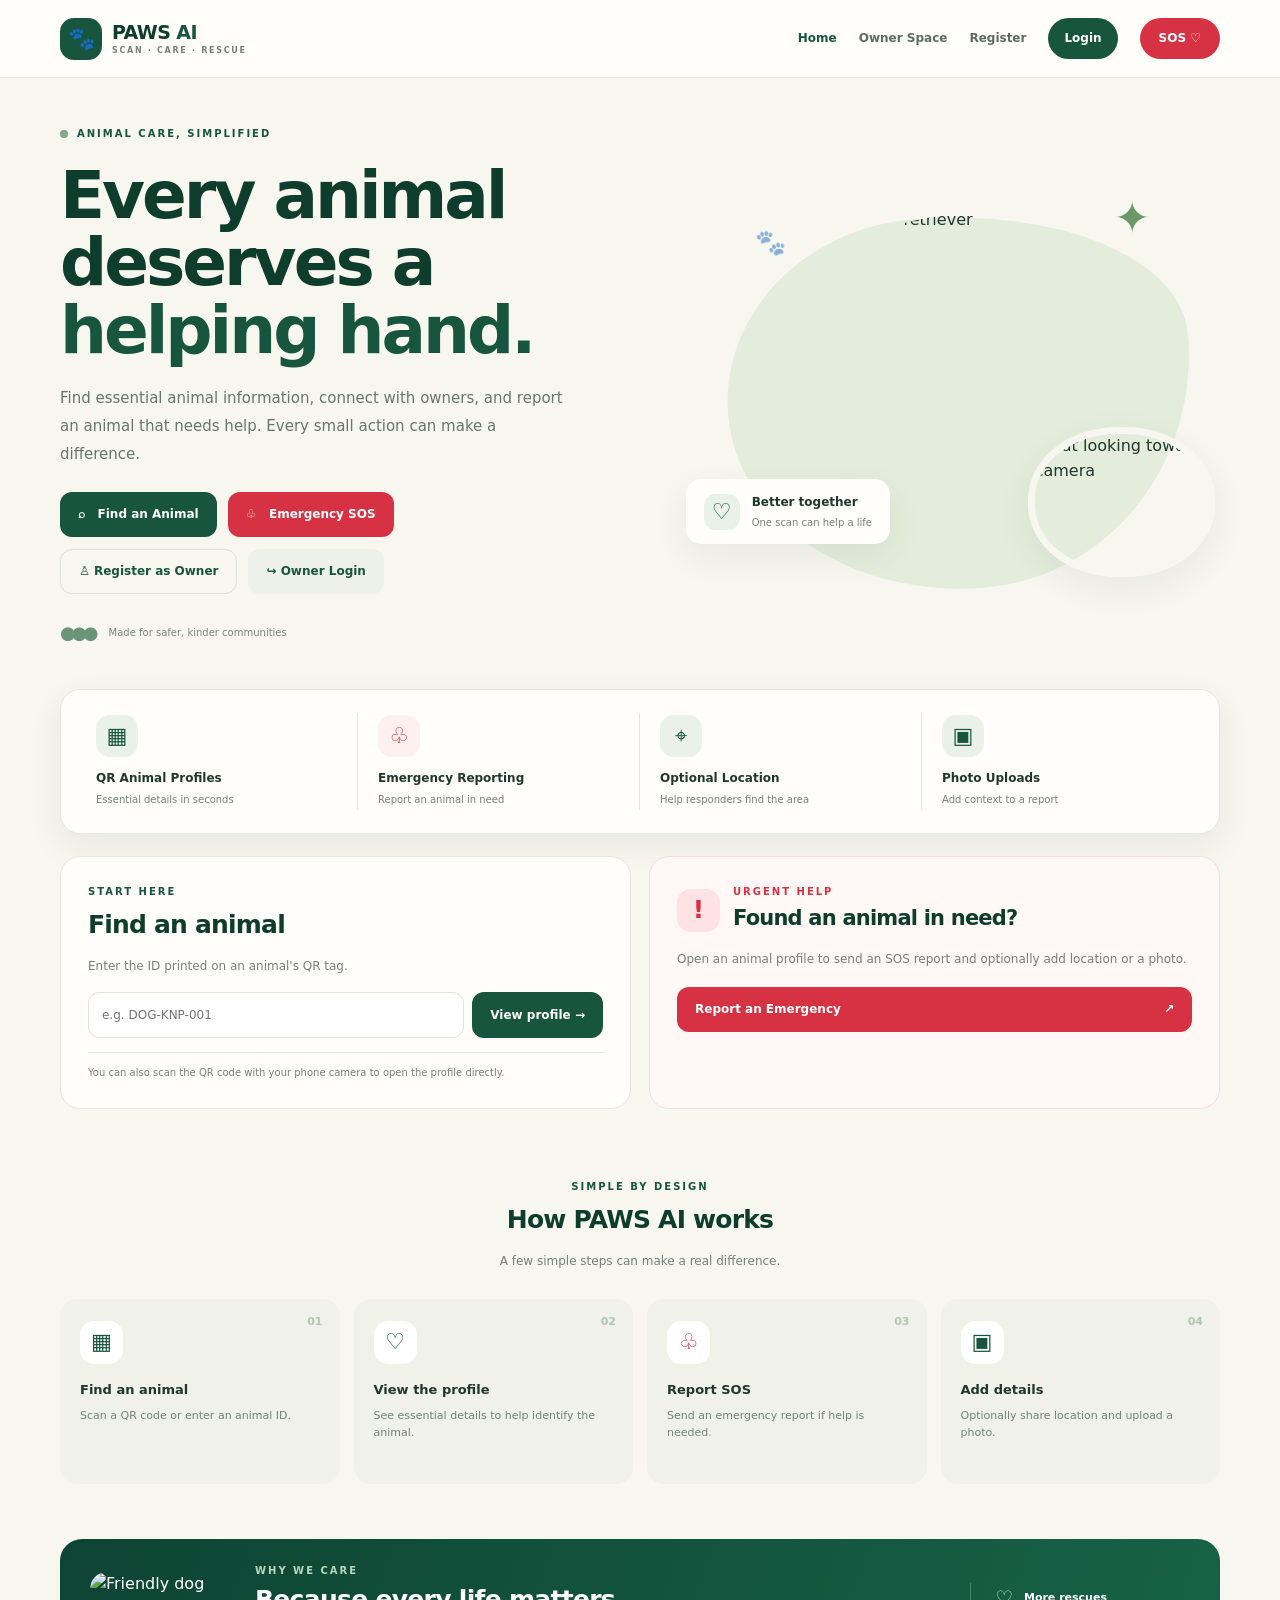
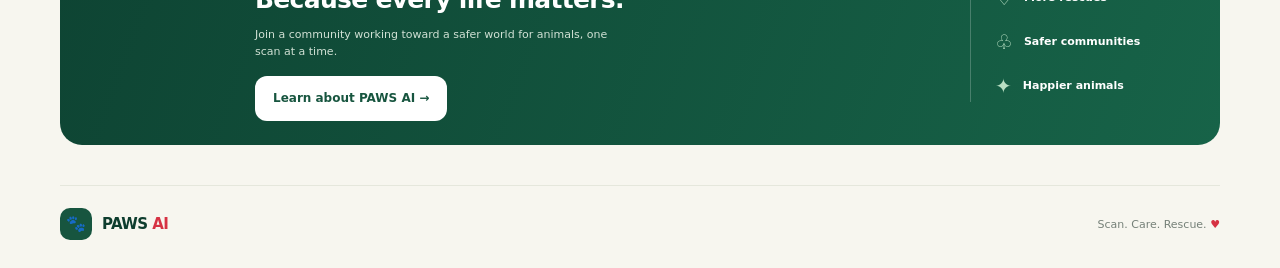
==== commit 8d65e6dc: "Add files via upload" ====
--- a/index.html
+++ b/index.html
@@ -1,74 +1,55 @@
 <!doctype html>
 <html lang="en">
 <head>
-  <meta charset="utf-8">
-  <meta name="viewport" content="width=device-width,initial-scale=1">
-  <meta name="theme-color" content="#102d25">
-  <meta name="description" content="PAWS AI Guardian Passport: animal identification, QR profiles, SOS reports and rescue coordination.">
-  <title>PAWS AI — Guardian Passport</title>
-  <link rel="stylesheet" href="style.css">
+<meta charset="utf-8"><meta name="viewport" content="width=device-width,initial-scale=1">
+<meta name="theme-color" content="#17553f"><title>PAWS AI | Care starts with a scan</title>
+<link rel="stylesheet" href="style.css">
 </head>
-<body class="home-page">
-<header class="site-header">
-  <a class="brand" href="index.html"><span class="brand-mark">✳</span><span>PAWS<span class="brand-ai">AI</span><small>GUARDIAN PASSPORT</small></span></a>
-  <nav aria-label="Main navigation">
-    <a class="nav-current" href="index.html">Home</a>
-    <a href="register-animal.html">Register animal</a>
-    <a href="owner.html">Owner portal</a>
-    <a href="vet.html">Clinic photo</a>
-    <a href="animal.html">Scan / SOS</a>
-  </nav>
-  <a class="header-cta" href="register-animal.html">Create a passport <span>↗</span></a>
+<body>
+<header class="topbar">
+  <a class="brand" href="index.html"><span class="brand-mark">🐾</span><span>PAWS <b>AI</b><small>SCAN · CARE · RESCUE</small></span></a>
+  <nav class="desktop-nav"><a class="active" href="index.html">Home</a><a href="owner.html">Owner Space</a><a href="auth.html?mode=register">Register</a><a class="nav-login" href="auth.html?mode=login">Login</a><a class="nav-sos" href="animal.html">SOS ♡</a></nav>
+  <button class="mobile-menu" id="menuButton" aria-label="Open menu">☰</button>
 </header>
+<nav class="mobile-nav hidden" id="mobileNav"><a href="index.html">Home</a><a href="owner.html">Owner Space</a><a href="auth.html?mode=register">Register Owner</a><a href="auth.html?mode=login">Owner Login</a><a href="animal.html">Emergency SOS</a></nav>
 <main>
-  <section class="home-hero">
-    <div class="hero-copy">
-      <div class="status-label"><span class="status-dot"></span> A smarter safety net for animals</div>
-      <p class="hero-kicker">IDENTIFY. PROTECT. RECONNECT.</p>
-      <h1>Every animal deserves a <em>way home.</em></h1>
-      <p class="hero-description">One simple digital passport can help people identify an animal, find its public profile, and share an SOS report when help is needed.</p>
-      <div class="hero-actions"><a class="button button-dark" href="register-animal.html">＋ Register an animal <span>→</span></a><a class="text-link" href="animal.html">I found an animal <span>↗</span></a></div>
-      <div class="hero-note"><span class="note-icon">✓</span><span><strong>Built around the animal</strong><br>Useful details first. Rescue actions easy to find.</span></div>
-    </div>
-    <div class="passport-art" aria-label="Illustration of an animal safety passport">
-      <div class="art-orbit orbit-one"></div><div class="art-orbit orbit-two"></div>
-      <div class="floating-tag tag-top">QR READY <span>✳</span></div>
-      <div class="passport-card">
-        <div class="passport-top"><span>PAWS AI</span><span class="passport-chip">GUARDIAN ID</span></div>
-        <div class="animal-illustration"><span class="sun-disc"></span><span class="animal-face">🐕</span><span class="sparkle sparkle-a">✦</span><span class="sparkle sparkle-b">✳</span></div>
-        <div class="passport-info"><div><small>PROFILE TYPE</small><strong>Animal passport</strong></div><div class="qr-mini" aria-label="Decorative QR placeholder"><span></span><span></span><span></span><span></span><span></span><span></span><span></span><span></span><span></span></div></div>
-        <div class="passport-bottom"><span>IDENTITY · CARE · CONNECTION</span><span>PAWS / 01</span></div>
-      </div>
-      <div class="floating-tag tag-bottom"><span class="live-pulse"></span> CARE STARTS HERE</div>
-      <div class="art-caption">A little profile.<br><strong>A bigger chance to be found.</strong></div>
-    </div>
-  </section>
-
-  <section class="feature-strip" aria-label="Core features">
-    <div><span class="feature-number">01</span><strong>Guardian Passport</strong><small>One profile for key details</small></div>
-    <div><span class="feature-number">02</span><strong>QR-ready profile</strong><small>Quick access to animal info</small></div>
-    <div><span class="feature-number">03</span><strong>Rescue Beacon</strong><small>A clear path to report SOS</small></div>
-    <div><span class="feature-number">04</span><strong>Care network</strong><small>Owner and clinic touchpoints</small></div>
-  </section>
-
-  <section class="register-feature" id="register">
-    <div class="register-symbol"><span>✳</span><small>PAWS<br>GUARDIAN</small></div>
-    <div class="register-text"><p class="section-kicker">START WITH ONE ANIMAL</p><h2>Give their details a <em>safe place.</em></h2><p>Create an animal record with the owner's contact number and essential care information. Keep the generated Animal ID for future lookup.</p><div class="mini-benefits"><span>✓ Unique Animal ID</span><span>✓ Optional animal photo</span><span>✓ QR profile workflow</span></div></div>
-    <div class="register-action"><a class="button button-lime" href="register-animal.html">Register an animal <span>→</span></a><small>Usually just a few minutes</small></div>
-  </section>
-
-  <section class="rescue-section">
-    <div class="section-heading"><div><p class="section-kicker">WHEN SOMEONE NEEDS HELP</p><h2>Three clear steps.<br><em>One better chance.</em></h2></div><p>Make the next action obvious for an owner, a finder, or a care provider.</p></div>
-    <div class="rescue-steps">
-      <article class="rescue-step"><span class="step-count">01 / IDENTIFY</span><div class="step-icon icon-mint">⌕</div><h3>Find the profile</h3><p>Open the animal page from its link or QR code and check the available public details.</p><a href="animal.html">Open animal lookup ↗</a></article>
-      <article class="rescue-step step-highlight"><span class="step-count">02 / REPORT</span><div class="step-icon icon-yellow">!</div><h3>Send an SOS report</h3><p>Use the SOS page to submit an incident report. Location and photo depend on permissions and setup.</p><a href="animal.html">Go to SOS page ↗</a></article>
-      <article class="rescue-step"><span class="step-count">03 / CONNECT</span><div class="step-icon icon-lilac">♡</div><h3>Bring care closer</h3><p>Owners can look up records, and clinics can submit a photo for review.</p><div class="step-links"><a href="owner.html">Owner portal ↗</a><a href="vet.html">Clinic submission ↗</a></div></article>
-    </div>
-  </section>
-
-  <section class="care-callout"><div class="callout-icon">✳</div><div><p class="section-kicker">A SMALL ACTION CAN MATTER</p><h2>Start a Guardian Passport today.</h2><p>Register an animal, keep its ID, and share the profile link when it may help.</p></div><a class="button button-dark" href="register-animal.html">Get started <span>→</span></a></section>
-  <p class="safety-note"><strong>Important:</strong> PAWS AI is a project prototype, not a 24/7 emergency service or verified rescue network. In an immediate emergency, contact a local animal-welfare organization or appropriate emergency service directly.</p>
+<section class="hero wrap">
+  <div class="hero-copy"><div class="eyebrow"><span></span> ANIMAL CARE, SIMPLIFIED</div>
+    <h1>Every animal deserves a <em>helping hand.</em></h1>
+    <p class="lead">Find essential animal information, connect with owners, and report an animal that needs help. Every small action can make a difference.</p>
+    <div class="hero-actions"><a class="btn btn-green" href="#find-animal">⌕ &nbsp; Find an Animal</a><a class="btn btn-red" href="animal.html">♧ &nbsp; Emergency SOS</a></div>
+    <div class="secondary-actions"><a class="btn btn-outline" href="auth.html?mode=register">♙ Register as Owner</a><a class="btn btn-quiet" href="auth.html?mode=login">↪ Owner Login</a></div>
+    <div class="trust-line"><span>● ● ●</span> Made for safer, kinder communities</div>
+  </div>
+  <div class="hero-art"><div class="art-blob"></div><div class="paw-stamp">✦</div>
+    <img class="hero-dog" src="https://images.unsplash.com/photo-1552053831-71594a27632d?auto=format&fit=crop&w=850&q=85" alt="Happy golden retriever">
+    <img class="hero-cat" src="https://images.unsplash.com/photo-1573865526739-10659fec78a5?auto=format&fit=crop&w=500&q=85" alt="Cat looking toward camera">
+    <div class="floating-note"><span>♡</span><div><b>Better together</b><small>One scan can help a life</small></div></div><div class="floating-paw">🐾</div>
+  </div>
+</section>
+<section class="wrap quick-strip">
+  <a class="quick-item" href="#find-animal"><span class="quick-icon">▦</span><b>QR Animal Profiles</b><small>Essential details in seconds</small></a>
+  <a class="quick-item" href="animal.html"><span class="quick-icon red-icon">♧</span><b>Emergency Reporting</b><small>Report an animal in need</small></a>
+  <a class="quick-item" href="animal.html"><span class="quick-icon">⌖</span><b>Optional Location</b><small>Help responders find the area</small></a>
+  <a class="quick-item" href="animal.html"><span class="quick-icon">▣</span><b>Photo Uploads</b><small>Add context to a report</small></a>
+</section>
+<section class="wrap two-panels">
+  <div class="panel" id="find-animal"><div class="section-kicker">START HERE</div><h2>Find an animal</h2><p class="muted">Enter the ID printed on an animal's QR tag.</p>
+    <form id="findForm" class="inline-form"><input id="animalId" required placeholder="e.g. DOG-KNP-001" aria-label="Animal ID"><button class="btn btn-green" type="submit">View profile →</button></form>
+    <div class="panel-hint">You can also scan the QR code with your phone camera to open the profile directly.</div>
+  </div>
+  <div class="panel sos-panel"><div class="sos-head"><span class="sos-symbol">!</span><div><div class="section-kicker red-text">URGENT HELP</div><h2>Found an animal in need?</h2></div></div>
+    <p class="muted">Open an animal profile to send an SOS report and optionally add location or a photo.</p><a class="btn btn-red full" href="animal.html">Report an Emergency <span>↗</span></a>
+  </div>
+</section>
+<section class="wrap how-section"><div class="center-heading"><div class="section-kicker">SIMPLE BY DESIGN</div><h2>How PAWS AI works</h2><p class="muted">A few simple steps can make a real difference.</p></div>
+  <div class="steps"><article class="step"><span class="step-num">01</span><span class="step-icon">▦</span><h3>Find an animal</h3><p>Scan a QR code or enter an animal ID.</p></article><article class="step"><span class="step-num">02</span><span class="step-icon">♡</span><h3>View the profile</h3><p>See essential details to help identify the animal.</p></article><article class="step"><span class="step-num">03</span><span class="step-icon step-red">♧</span><h3>Report SOS</h3><p>Send an emergency report if help is needed.</p></article><article class="step"><span class="step-num">04</span><span class="step-icon">▣</span><h3>Add details</h3><p>Optionally share location and upload a photo.</p></article></div>
+</section>
+<section class="wrap mission-banner"><img src="https://images.unsplash.com/photo-1543466835-00a7907e9de1?auto=format&fit=crop&w=500&q=80" alt="Friendly dog"><div class="mission-copy"><div class="section-kicker light-kicker">WHY WE CARE</div><h2>Because every life matters.</h2><p>Join a community working toward a safer world for animals, one scan at a time.</p><a href="owner.html" class="btn btn-light">Learn about PAWS AI →</a></div><div class="mission-points"><div>♡ <span>More rescues</span></div><div>♧ <span>Safer communities</span></div><div>✦ <span>Happier animals</span></div></div></section>
 </main>
-<footer class="site-footer"><a class="footer-logo" href="index.html">✳ PAWS AI</a><span>Made with care for animals.</span><span>Guardian Passport · Student prototype</span></footer>
-</body>
-</html>
+<footer class="footer wrap"><a class="brand" href="index.html"><span class="brand-mark">🐾</span><span>PAWS <b>AI</b></span></a><span>Scan. Care. Rescue. <b>♥</b></span></footer>
+<script>
+document.getElementById("findForm").addEventListener("submit",e=>{e.preventDefault();const id=document.getElementById("animalId").value.trim();if(id)location.href="animal.html?id="+encodeURIComponent(id)});
+document.getElementById("menuButton").addEventListener("click",()=>document.getElementById("mobileNav").classList.toggle("hidden"));
+</script>
+</body></html>
--- a/style.css
+++ b/style.css
@@ -1,73 +1,4 @@
-@import url('https://fonts.googleapis.com/css2?family=DM+Sans:wght@400;500;600;700&family=Manrope:wght@500;600;700;800&display=swap');
-:root{--ink:#172b25;--muted:#64736d;--green:#176b50;--mint:#e8f5ee;--paper:#f7faf8;--line:#dce7e0;--red:#c92f3c;--amber:#fff2d6}
-*{box-sizing:border-box}body{margin:0;background:var(--paper);color:var(--ink);font-family:'DM Sans',sans-serif}header{display:flex;align-items:center;justify-content:space-between;gap:16px;padding:18px max(5vw,20px);background:#fff;border-bottom:1px solid var(--line);position:sticky;top:0;z-index:2}.brand{font:800 1.15rem Manrope,sans-serif;color:var(--green);text-decoration:none}nav{display:flex;gap:16px;flex-wrap:wrap}nav a{color:var(--ink);text-decoration:none;font-weight:700;font-size:.94rem}.wrap{width:min(1050px,92vw);margin:32px auto 70px}.hero{padding:38px;border-radius:24px;background:linear-gradient(135deg,#e4f4e9,#f7fbf8);border:1px solid var(--line)}h1,h2,h3{font-family:Manrope,sans-serif;line-height:1.15}h1{font-size:clamp(2rem,5vw,3.4rem);margin:12px 0}h2{margin-top:0}.eyebrow{font-weight:800;color:var(--green);letter-spacing:.08em;text-transform:uppercase;font-size:.8rem}.subtitle,.muted{color:var(--muted);line-height:1.65}.grid{display:grid;grid-template-columns:repeat(auto-fit,minmax(230px,1fr));gap:18px;margin-top:22px}.card{background:#fff;border:1px solid var(--line);border-radius:18px;padding:22px;box-shadow:0 8px 25px #183c2810}.btn,button{display:inline-flex;align-items:center;justify-content:center;gap:8px;border:0;border-radius:12px;padding:12px 17px;background:var(--green);color:#fff;font:700 .98rem 'DM Sans',sans-serif;text-decoration:none;cursor:pointer}.btn.secondary,button.secondary{background:var(--mint);color:var(--green);border:1px solid #cce5d5}.btn.danger,button.danger{background:var(--red)}button:disabled{opacity:.55;cursor:not-allowed}.full{width:100%;margin-top:10px}label{display:block;font-weight:700;margin:14px 0 6px}input,textarea,select{width:100%;padding:12px;border:1px solid #cbd9d0;border-radius:10px;font:inherit;background:#fff;color:var(--ink)}textarea{min-height:90px;resize:vertical}.animal-photo{width:100%;max-height:300px;object-fit:cover;border-radius:14px;background:var(--mint)}.pill{display:inline-block;padding:5px 9px;border-radius:99px;background:var(--mint);color:var(--green);font-size:.82rem;font-weight:700}.notice{padding:13px 15px;border-radius:12px;background:var(--amber);line-height:1.5}.status{margin-top:14px;line-height:1.5;overflow-wrap:anywhere}.hidden{display:none!important}.animal-grid{display:grid;grid-template-columns:minmax(0,1fr) minmax(280px,.9fr);gap:20px;align-items:start}.sos-panel{border:2px solid #f2c6c8}.sos-panel h2{color:var(--red)}.sos-big{width:100%;font-size:1.2rem;padding:17px}.small{font-size:.88rem}footer{text-align:center;padding:28px;color:var(--muted);border-top:1px solid var(--line)}table{border-collapse:collapse;width:100%;background:#fff}th,td{padding:11px;border-bottom:1px solid var(--line);text-align:left;vertical-align:top;font-size:.9rem}th{background:#edf5ef}.table-wrap{overflow:auto;border:1px solid var(--line);border-radius:12px}.map-link{color:var(--green);font-weight:700}@media(max-width:700px){header{align-items:flex-start;flex-direction:column}.animal-grid{grid-template-columns:1fr}.hero{padding:25px}.wrap{margin-top:20px}}
-
-/* ===== PAWS AI DISTINCTIVE GUARDIAN PASSPORT HOMEPAGE ===== */
-.home-page{--forest:#102d25;--leaf:#c9f36a;--paper:#f6f7f0;--line-home:#dce3d8;--quiet:#66736a;background:var(--paper);color:var(--forest);font-family:'DM Sans',Arial,sans-serif}
-.home-page .site-header{position:sticky;top:0;z-index:10;display:flex;align-items:center;justify-content:space-between;gap:22px;padding:17px 5vw;background:rgba(250,251,246,.96);border-bottom:1px solid var(--line-home);backdrop-filter:blur(12px)}
-.home-page .brand{display:flex;align-items:center;gap:10px;color:var(--forest);font:800 1.2rem Manrope,Arial,sans-serif;letter-spacing:-.04em;line-height:1.05}
-.home-page .brand-mark{display:grid;place-items:center;width:43px;height:43px;border-radius:14px;background:var(--leaf);font-size:27px}
-.home-page .brand-ai{color:#54812b}.home-page .brand small{display:block;margin-top:5px;font:700 .57rem 'DM Sans',Arial,sans-serif;letter-spacing:.16em;color:#6d786e}
-.home-page .site-header nav{display:flex;align-items:center;justify-content:center;gap:5px;flex-wrap:wrap}
-.home-page .site-header nav a{padding:10px 12px;border-radius:9px;color:#405449;font-size:.83rem;font-weight:700;text-decoration:none}
-.home-page .site-header nav a:hover,.home-page .site-header nav a.nav-current{background:#eaf0e4;color:var(--forest)}
-.home-page .header-cta{white-space:nowrap;padding:11px 15px;border:1px solid #cfd8c8;border-radius:9px;color:var(--forest);text-decoration:none;font-size:.82rem;font-weight:800}
-.home-page .header-cta span{margin-left:8px}
-.home-page main{width:min(1280px,90vw);margin:0 auto}
-.home-page .home-hero{display:grid;grid-template-columns:1.02fr .98fr;align-items:center;gap:5%;padding:65px 0 52px;min-height:510px}
-.home-page .status-label{display:inline-flex;align-items:center;gap:9px;padding:8px 12px;border:1px solid #dbe4d4;border-radius:100px;background:#fbfcf8;color:#4f6553;font-size:.76rem;font-weight:700}
-.home-page .status-dot,.home-page .live-pulse{width:8px;height:8px;border-radius:50%;background:#71a53b;display:inline-block;box-shadow:0 0 0 4px #71a53b20}
-.home-page .hero-kicker,.home-page .section-kicker{margin:24px 0 12px;color:#587b39;font-size:.72rem;font-weight:800;letter-spacing:.17em}
-.home-page .home-hero h1{max-width:620px;margin:0;color:var(--forest);font-size:clamp(3rem,5.6vw,5.25rem);line-height:.99;letter-spacing:-.065em}
-.home-page .home-hero h1 em,.home-page .register-text h2 em,.home-page .section-heading h2 em{font-family:Georgia,serif;font-weight:500;color:#65883e}
-.home-page .hero-description{max-width:530px;margin:22px 0 25px;color:#637167;font-size:1.02rem;line-height:1.8}
-.home-page .hero-actions{display:flex;align-items:center;flex-wrap:wrap;gap:20px}
-.home-page .button{display:inline-flex;align-items:center;justify-content:center;gap:17px;padding:14px 18px;border-radius:10px;text-decoration:none;font-size:.87rem;font-weight:800;transition:transform .2s,background .2s}
-.home-page .button:hover{transform:translateY(-2px)}
-.home-page .button-dark{background:var(--forest);color:#fff}.home-page .button-dark:hover{background:#234c3d}
-.home-page .button-lime{background:var(--leaf);color:var(--forest)}
-.home-page .hero-note{display:flex;align-items:center;gap:12px;margin-top:32px;color:#68766a;font-size:.78rem;line-height:1.5}
-.home-page .hero-note strong{color:var(--forest)}
-.home-page .note-icon{display:grid;place-items:center;width:32px;height:32px;border-radius:50%;background:#e1edcf;color:#42652d;font-weight:900}
-.home-page .text-link{color:var(--forest);font-size:.85rem;font-weight:800;text-decoration:none;border-bottom:1px solid #aab7a4;padding-bottom:3px}
-.home-page .passport-art{position:relative;min-height:420px;display:grid;place-items:center;isolation:isolate}
-.home-page .passport-art:before{content:'';position:absolute;inset:6% 4%;z-index:-2;border-radius:45% 55% 50% 50%;background:#e8eddf;transform:rotate(-7deg)}
-.home-page .art-orbit{position:absolute;border:1px solid #c6d2bb;border-radius:50%;z-index:-1}.home-page .orbit-one{width:380px;height:380px}.home-page .orbit-two{width:440px;height:310px;transform:rotate(38deg)}
-.home-page .passport-card{position:relative;width:min(320px,75%);padding:20px;border:1px solid #e0e4d7;border-radius:20px;background:#fffdf7;box-shadow:0 28px 65px #203c241b;transform:rotate(3deg)}
-.home-page .passport-top,.home-page .passport-bottom{display:flex;justify-content:space-between;align-items:center;gap:8px;font-size:.68rem;font-weight:900;letter-spacing:.1em}
-.home-page .passport-chip{padding:6px 8px;border-radius:5px;background:#eaf1df;color:#59763b;font-size:.53rem}
-.home-page .animal-illustration{position:relative;display:grid;place-items:center;height:190px;margin:15px 0;overflow:hidden;border-radius:13px;background:#e5edda}
-.home-page .sun-disc{position:absolute;width:130px;height:130px;top:24px;left:calc(50% - 65px);border-radius:50%;background:#d1e9a4}
-.home-page .animal-face{position:relative;z-index:1;font-size:112px;filter:drop-shadow(0 9px 4px #21391c19)}
-.home-page .sparkle{position:absolute;color:#587b39;font-size:23px}.home-page .sparkle-a{top:22px;right:34px}.home-page .sparkle-b{left:25px;bottom:27px}
-.home-page .passport-info{display:flex;justify-content:space-between;align-items:center;padding-bottom:15px}.home-page .passport-info small{display:block;color:#778270;font-size:.56rem;letter-spacing:.12em}.home-page .passport-info strong{font-size:.92rem}
-.home-page .qr-mini{width:44px;height:44px;display:grid;grid-template-columns:repeat(3,1fr);gap:3px;padding:4px;border:1px solid #d4dbcb;border-radius:4px}.home-page .qr-mini span{background:#274332}.home-page .qr-mini span:nth-child(2n){background:transparent}.home-page .qr-mini span:nth-child(3),.home-page .qr-mini span:nth-child(7){background:#274332}
-.home-page .passport-bottom{padding-top:12px;border-top:1px solid #e4e8df;color:#71806d;font-size:.52rem}
-.home-page .floating-tag{position:absolute;padding:10px 13px;border:1px solid #dfe5d8;border-radius:9px;background:#fffef9;box-shadow:0 8px 25px #243d2210;font-size:.65rem;font-weight:900;letter-spacing:.08em}
-.home-page .tag-top{top:52px;right:0;transform:rotate(5deg)}.home-page .tag-top span{margin-left:10px;color:#709646;font-size:1rem}.home-page .tag-bottom{bottom:53px;left:0;display:flex;align-items:center;gap:10px;transform:rotate(-4deg)}
-.home-page .art-caption{position:absolute;right:0;bottom:0;color:#6a7967;font-size:.72rem;line-height:1.5;text-align:right}.home-page .art-caption strong{color:var(--forest)}
-.home-page .feature-strip{display:grid;grid-template-columns:repeat(4,1fr);gap:0;padding:22px 0;border-top:1px solid var(--line-home);border-bottom:1px solid var(--line-home)}
-.home-page .feature-strip>div{display:grid;grid-template-columns:36px 1fr;align-content:center;column-gap:10px;padding:0 18px;border-right:1px solid var(--line-home)}.home-page .feature-strip>div:first-child{padding-left:0}.home-page .feature-strip>div:last-child{border-right:0}
-.home-page .feature-number{grid-row:span 2;color:#71924e;font-size:.7rem;font-weight:900;padding-top:3px}.home-page .feature-strip strong{font-size:.84rem}.home-page .feature-strip small{margin-top:3px;color:#778276;font-size:.7rem}
-.home-page .register-feature{display:grid;grid-template-columns:105px 1fr auto;align-items:center;gap:27px;margin:68px 0;padding:38px;border-radius:20px;background:var(--forest);color:#fff}
-.home-page .register-symbol{display:grid;place-items:center;align-content:center;width:90px;height:105px;border:1px solid #52685a;border-radius:14px;color:var(--leaf)}.home-page .register-symbol span{font-size:37px}.home-page .register-symbol small{margin-top:5px;font-size:.54rem;letter-spacing:.12em;text-align:center}
-.home-page .register-text .section-kicker{margin:0 0 10px;color:var(--leaf)}.home-page .register-text h2{margin:0 0 12px;font-size:clamp(1.8rem,3vw,2.7rem);letter-spacing:-.04em}.home-page .register-text h2 em{color:var(--leaf)}.home-page .register-text>p:not(.section-kicker){max-width:650px;color:#d0dbd0;font-size:.9rem;line-height:1.75}
-.home-page .mini-benefits{display:flex;flex-wrap:wrap;gap:9px 18px;margin-top:17px}.home-page .mini-benefits span{color:#d9e5d4;font-size:.73rem}
-.home-page .register-action{display:grid;justify-items:start;gap:10px}.home-page .register-action small{color:#bdcbbd;font-size:.68rem}
-.home-page .rescue-section{padding:0 0 70px}.home-page .section-heading{display:flex;align-items:end;justify-content:space-between;gap:30px;margin-bottom:28px}.home-page .section-heading .section-kicker{margin:0 0 10px}.home-page .section-heading h2{margin:0;font-size:clamp(2rem,4vw,3.2rem);letter-spacing:-.05em}.home-page .section-heading>p{max-width:340px;color:#6a786b;font-size:.86rem;line-height:1.8}
-.home-page .rescue-steps{display:grid;grid-template-columns:repeat(3,1fr);gap:15px}.home-page .rescue-step{padding:24px;background:#fff;border:1px solid var(--line-home);border-radius:16px}.home-page .step-count{color:#7a8a77;font-size:.65rem;font-weight:900;letter-spacing:.13em}.home-page .step-icon{display:grid;place-items:center;width:47px;height:47px;margin:20px 0 17px;border-radius:13px;font-size:1.65rem;font-weight:900}.home-page .icon-mint{background:#e9f1df;color:#52753a}.home-page .icon-yellow{background:#fff0c9;color:#856525}.home-page .icon-lilac{background:#eee8fa;color:#6d58a0}.home-page .rescue-step h3{margin:0 0 9px;font-size:1.13rem}.home-page .rescue-step p{min-height:72px;margin:0 0 17px;color:#69776a;font-size:.82rem;line-height:1.75}.home-page .rescue-step>a,.home-page .step-links a{color:#42682f;font-size:.77rem;font-weight:900;text-decoration:none}.home-page .step-links{display:flex;flex-wrap:wrap;gap:14px}.home-page .step-highlight{background:#f0f3e8;border-color:#d5dfc8}
-.home-page .care-callout{display:flex;align-items:center;gap:20px;margin:0 0 25px;padding:25px;border:1px solid #dce3d5;border-radius:16px;background:#e9efdf}.home-page .callout-icon{display:grid;place-items:center;flex:0 0 54px;height:54px;border-radius:15px;background:var(--leaf);font-size:1.8rem}.home-page .care-callout>div:nth-child(2){flex:1}.home-page .care-callout .section-kicker{margin:0 0 6px;font-size:.65rem}.home-page .care-callout h2{margin:0 0 5px;font-size:1.35rem}.home-page .care-callout p:not(.section-kicker){color:#637064;font-size:.8rem}.home-page .safety-note{margin:0 0 40px;padding:13px 16px;border-left:3px solid #9aaf83;background:#edf0e7;color:#637064;font-size:.74rem;line-height:1.7}.home-page .safety-note strong{color:var(--forest)}
-.home-page .site-footer{display:flex;justify-content:space-between;gap:16px;flex-wrap:wrap;padding:23px 5vw;background:#edf0e7;color:#687467;font-size:.72rem}.home-page .footer-logo{color:var(--forest);font-weight:900;text-decoration:none}
-@media(max-width:950px){.home-page .site-header{flex-wrap:wrap}.home-page .site-header nav{order:3;width:100%;justify-content:flex-start}.home-page .home-hero{grid-template-columns:1fr 1fr;gap:20px}.home-page .register-feature{grid-template-columns:80px 1fr}.home-page .register-action{grid-column:2}.home-page .feature-strip>div{padding:0 9px}.home-page .feature-strip strong{font-size:.75rem}}
-@media(max-width:680px){.home-page .site-header{padding:13px 5vw}.home-page .header-cta{margin-left:auto}.home-page .site-header nav{gap:2px}.home-page .site-header nav a{font-size:.72rem;padding:8px}.home-page main{width:90vw}.home-page .home-hero{grid-template-columns:1fr;padding:42px 0 30px}.home-page .home-hero h1{font-size:3.4rem}.home-page .passport-art{min-height:370px;margin-top:5px}.home-page .orbit-one{width:300px;height:300px}.home-page .orbit-two{width:350px;height:260px}.home-page .passport-card{width:270px}.home-page .feature-strip{grid-template-columns:1fr 1fr;row-gap:20px}.home-page .feature-strip>div{padding:0 8px;border-right:0}.home-page .feature-strip>div:first-child{padding-left:8px}.home-page .register-feature{grid-template-columns:1fr;gap:18px;margin:42px 0;padding:25px}.home-page .register-symbol{width:75px;height:80px}.home-page .register-action{grid-column:auto}.home-page .register-action .button{width:100%}.home-page .section-heading{display:block}.home-page .section-heading>p{margin-top:15px}.home-page .rescue-steps{grid-template-columns:1fr}.home-page .rescue-step p{min-height:0}.home-page .care-callout{align-items:flex-start;flex-wrap:wrap;padding:20px}.home-page .care-callout>div:nth-child(2){flex-basis:calc(100% - 80px)}.home-page .care-callout>.button{width:100%}.home-page .site-footer{flex-direction:column;gap:7px}}
-
-/* AI animal identifier on registration page */
-.ai-card { border: 1px solid #cfe4ff; background: linear-gradient(135deg,#f0f7ff,#fff); }
-.ai-controls { display:flex; flex-wrap:wrap; align-items:center; gap:12px; margin:18px 0; }
-.upload-label { display:inline-flex; align-items:center; min-height:44px; margin:0; padding:10px 15px; border:1px solid #cbd9e8; border-radius:9px; background:#fff; cursor:pointer; }
-.ai-preview-wrap { display:flex; align-items:center; justify-content:center; min-height:180px; padding:14px; border:1px dashed #a8c8ee; border-radius:12px; background:#f8fbff; text-align:center; color:#627b95; }
-#aiPreview { display:block; max-width:100%; max-height:320px; object-fit:contain; border-radius:10px; }
-#aiPreview[hidden] { display:none; }
-#aiPlaceholder[hidden] { display:none; }
-#aiStatus { overflow-wrap:anywhere; }
-@media(max-width:600px) { .ai-controls { align-items:stretch; flex-direction:column; } .ai-controls button,.upload-label { width:100%; justify-content:center; } }
+:root{--green:#17553f;--green2:#0e3d2e;--green3:#e9f1e8;--cream:#f7f6ef;--paper:#fffefa;--text:#20372d;--muted:#758078;--line:#e5e7dc;--red:#d63243;--redpale:#fff0f0;--shadow:0 12px 35px rgba(25,65,46,.07)}
+*{box-sizing:border-box}html{scroll-behavior:smooth;scroll-padding-top:90px}body{margin:0;background:var(--cream);color:var(--text);font-family:Inter,ui-sans-serif,system-ui,-apple-system,"Segoe UI",sans-serif;line-height:1.55}a{color:inherit;text-decoration:none}button,input,select,textarea{font:inherit}.wrap{width:min(1160px,calc(100% - 48px));margin-inline:auto}.topbar{height:78px;padding:0 max(24px,calc((100vw - 1160px)/2));display:flex;align-items:center;justify-content:space-between;gap:24px;background:rgba(255,254,250,.95);border-bottom:1px solid #e5e7dc;position:sticky;top:0;z-index:20;backdrop-filter:blur(14px)}.brand{display:flex;align-items:center;gap:10px;color:var(--green2);font-weight:900;font-size:19px;letter-spacing:-.6px;line-height:1}.brand b{color:var(--green)}.brand small{display:block;margin-top:5px;font-size:8px;letter-spacing:1.7px;color:var(--muted);font-weight:800}.brand-mark{display:grid;place-items:center;width:42px;height:42px;border-radius:14px;background:var(--green);color:white;font-size:22px}.desktop-nav{display:flex;align-items:center;gap:22px;font-size:12px;font-weight:750;color:#5d6c62}.desktop-nav>a:hover,.desktop-nav .active{color:var(--green)}.nav-login,.nav-sos{padding:11px 16px;border-radius:999px;color:white;background:var(--green)}.nav-sos{background:var(--red);padding-inline:19px}.mobile-menu,.mobile-nav{display:none}.hero{min-height:480px;display:grid;grid-template-columns:1.05fr .95fr;align-items:center;gap:35px;padding-top:48px;padding-bottom:42px}.hero-copy{position:relative;z-index:2}.eyebrow,.section-kicker{font-size:10px;letter-spacing:2px;font-weight:900;color:var(--green);display:flex;align-items:center;gap:9px}.eyebrow span{width:8px;height:8px;border-radius:50%;background:#81a987}.hero h1{font-size:clamp(40px,5.3vw,66px);line-height:1.03;letter-spacing:-3px;color:var(--green2);margin:20px 0;max-width:620px}.hero h1 em{font-style:normal;color:var(--green)}.lead{max-width:520px;color:#68766c;font-size:15px;line-height:1.85}.hero-actions,.secondary-actions{display:flex;gap:11px;flex-wrap:wrap;margin-top:23px}.secondary-actions{margin-top:12px}.btn{min-height:45px;padding:12px 18px;border:0;border-radius:12px;display:inline-flex;align-items:center;justify-content:center;gap:8px;font-size:12px;font-weight:850;cursor:pointer;transition:transform .18s,box-shadow .18s}.btn:hover{transform:translateY(-2px);box-shadow:0 8px 18px #183e2c20}.btn-green{background:var(--green);color:white}.btn-red{background:var(--red);color:white}.btn-outline{border:1px solid #d8e1d4;color:var(--green);background:transparent}.btn-quiet{background:#edf1e9;color:var(--green)}.btn-light{background:#fff;color:var(--green)}.full{width:100%}.trust-line{margin-top:25px;color:#7b847c;font-size:10px;display:flex;align-items:center;gap:10px}.trust-line span{letter-spacing:-5px;color:#6a9478;font-size:18px;margin-right:5px}.hero-art{height:405px;position:relative;isolation:isolate}.art-blob{position:absolute;inset:8% 5% 0 8%;border-radius:43% 57% 48% 52%/48% 37% 63% 52%;background:#e4eddb;transform:rotate(-5deg);z-index:-1}.hero-dog{position:absolute;width:72%;height:83%;object-fit:cover;right:12%;top:6%;box-shadow:var(--shadow);clip-path:ellipse(49% 48% at 50% 50%)}.hero-cat{position:absolute;width:35%;height:37%;object-fit:cover;right:1%;bottom:3%;border:7px solid var(--cream);border-radius:48%;box-shadow:var(--shadow)}.paw-stamp{position:absolute;right:13%;top:0;color:#6b9867;font-size:44px}.floating-note{position:absolute;left:0;bottom:11%;background:#fffefa;padding:14px 18px;border-radius:15px;box-shadow:var(--shadow);display:flex;gap:12px;align-items:center}.floating-note>span{display:grid;place-items:center;width:36px;height:36px;border-radius:12px;background:#e9f2e6;color:var(--green);font-size:22px}.floating-note b,.floating-note small{display:block}.floating-note b{font-size:12px}.floating-note small{font-size:10px;color:var(--muted);margin-top:3px}.floating-paw{position:absolute;left:13%;top:10%;font-size:25px;opacity:.5}.quick-strip{background:var(--paper);border:1px solid var(--line);border-radius:20px;padding:23px 15px;display:grid;grid-template-columns:repeat(4,1fr);box-shadow:var(--shadow)}.quick-item{padding:2px 20px;display:flex;flex-direction:column;align-items:flex-start;border-right:1px solid var(--line)}.quick-item:last-child{border:0}.quick-icon{width:42px;height:42px;display:grid;place-items:center;border-radius:14px;background:var(--green3);color:var(--green);font-size:22px;margin-bottom:12px}.red-icon{background:var(--redpale);color:var(--red)}.quick-item b{font-size:12px;margin-bottom:5px}.quick-item small{font-size:10px;color:var(--muted)}.two-panels{display:grid;grid-template-columns:1fr 1fr;gap:18px;margin-top:22px}.panel{border:1px solid var(--line);border-radius:20px;padding:27px;background:var(--paper)}.panel h2,.center-heading h2{margin:7px 0 8px;color:var(--green2);font-size:25px;letter-spacing:-.8px}.muted{color:var(--muted)}.panel p{font-size:12px}.inline-form{display:flex;gap:8px;margin-top:17px}.inline-form input{min-width:0;flex:1}.panel-hint{margin-top:14px;padding-top:12px;border-top:1px solid var(--line);font-size:10px;color:var(--muted)}input,select,textarea{width:100%;padding:12px 13px;min-height:46px;border:1px solid #dfe3d9;border-radius:11px;background:white;color:var(--text);outline:none;font-size:12px}input:focus,select:focus,textarea:focus{border-color:#6c9b7d;box-shadow:0 0 0 3px #e6f0e6}textarea{min-height:100px;resize:vertical}.sos-panel{background:#fff8f6;border-color:#f2dfdc}.sos-head{display:flex;gap:13px;align-items:center}.sos-symbol{display:grid;place-items:center;width:43px;height:43px;background:#ffe2e3;color:var(--red);font-weight:900;font-size:25px;border-radius:14px}.red-text{color:var(--red)}.sos-panel h2{font-size:21px;margin:3px 0}.sos-panel .btn{margin-top:7px;justify-content:space-between}.how-section{padding-top:70px;padding-bottom:55px}.center-heading{text-align:center}.center-heading .section-kicker{justify-content:center}.center-heading p{font-size:12px}.steps{display:grid;grid-template-columns:repeat(4,1fr);gap:14px;margin-top:28px}.step{position:relative;background:#f0f1e8;border-radius:17px;padding:22px 20px;min-height:185px}.step-num{position:absolute;right:17px;top:14px;color:#b3c5b0;font-size:11px;font-weight:900}.step-icon{width:43px;height:43px;display:grid;place-items:center;border-radius:14px;background:#fff;color:var(--green);font-size:22px;margin-bottom:16px}.step-red{color:var(--red)}.step h3{font-size:13px;margin:0 0 7px}.step p{font-size:11px;color:var(--muted);margin:0}.mission-banner{display:grid;grid-template-columns:140px 1fr 220px;gap:25px;align-items:center;background:linear-gradient(110deg,#0e4433,#176348);border-radius:22px;padding:24px 30px;color:white;margin-bottom:40px;overflow:hidden}.mission-banner>img{width:140px;height:140px;object-fit:cover;border-radius:17px}.mission-copy h2{font-size:25px;line-height:1.15;margin:8px 0;color:white;letter-spacing:-.7px}.mission-copy p{font-size:11px;color:#d1e1d5;max-width:360px}.mission-copy .btn{margin-top:5px}.light-kicker{color:#b8d6bd}.mission-points{border-left:1px solid #ffffff38;padding-left:24px;display:grid;gap:13px}.mission-points div{display:flex;align-items:center;gap:11px;color:#b9e0c4;font-size:20px}.mission-points span{font-size:11px;color:white;font-weight:700}.footer{display:flex;justify-content:space-between;align-items:center;padding:22px 0 28px;border-top:1px solid var(--line);font-size:11px;color:var(--muted)}.footer .brand-mark{width:32px;height:32px;font-size:16px;border-radius:10px}.footer .brand{font-size:15px}.footer b{color:var(--red)}.page-top{padding:35px 0 22px}.page-top h1{font-size:clamp(34px,5vw,48px);letter-spacing:-2px;color:var(--green2);margin:12px 0}.page-top p{color:var(--muted);font-size:14px;max-width:650px}.animal-grid{display:grid;grid-template-columns:1fr .9fr;align-items:start;gap:20px}.card{background:var(--paper);border:1px solid var(--line);border-radius:20px;padding:25px;box-shadow:var(--shadow);margin-bottom:20px}.card h2{color:var(--green2);margin:4px 0 10px;font-size:23px}.animal-photo{display:block;width:100%;max-height:290px;object-fit:cover;border-radius:15px;margin-bottom:17px}.pill{display:inline-block;padding:5px 10px;border-radius:99px;background:#eaf3e8;color:var(--green);font-size:10px;font-weight:800;margin-right:5px}.status{font-size:12px;margin-top:12px;overflow-wrap:anywhere}.hidden{display:none!important}.card label,.auth-card label{display:block;font-size:12px;font-weight:800;margin:15px 0 7px}.sos-big{width:100%;margin-top:18px;min-height:52px;font-size:14px}.quick-actions{display:grid;gap:8px}.quick-actions a{padding:13px;border-radius:11px;background:#f1f3ec;font-size:12px;font-weight:750;color:var(--green)}.auth-layout{min-height:calc(100vh - 160px);display:grid;grid-template-columns:1fr 1fr;gap:35px;align-items:center;padding-top:30px;padding-bottom:60px}.auth-promo{padding:20px 15px}.auth-promo h1{font-size:clamp(38px,5vw,57px);letter-spacing:-2.4px;color:var(--green2);line-height:1.05}.auth-promo p{color:var(--muted);max-width:430px}.auth-promo img{width:100%;max-width:420px;height:210px;object-fit:cover;border-radius:20px;margin-top:20px}.auth-card{max-width:470px;width:100%;justify-self:center}.auth-card h2{margin-bottom:5px}.auth-card .muted{font-size:12px}.auth-card .btn{margin-top:18px}.auth-switch{text-align:center;font-size:12px;margin-top:17px}.auth-switch a{color:var(--green);font-weight:800}.check-row{display:flex;align-items:center;gap:8px;font-size:11px;color:var(--muted);margin-top:13px}.check-row input{width:15px;min-height:15px}.about-grid{display:grid;grid-template-columns:repeat(3,1fr);gap:16px}.about-grid .card{margin:0}.about-icon{font-size:28px;color:var(--green);margin-bottom:12px}
+@media(max-width:850px){.desktop-nav{gap:12px}.hero{gap:10px}.hero h1{font-size:49px}.mission-banner{grid-template-columns:110px 1fr}.mission-banner>img{width:110px;height:125px}.mission-points{grid-column:1/-1;border-left:0;border-top:1px solid #ffffff38;padding:15px 0 0;display:flex;justify-content:space-between}.quick-item{padding:2px 12px}}
+@media(max-width:650px){.wrap{width:calc(100% - 30px)}.topbar{height:67px;padding:0 15px}.desktop-nav{display:none}.mobile-menu{display:block;border:1px solid var(--line);border-radius:10px;background:white;color:var(--green);padding:8px 12px}.mobile-nav{display:flex;flex-direction:column;gap:0;padding:8px 15px 15px;background:#fffefa;border-bottom:1px solid var(--line);position:sticky;top:67px;z-index:19}.mobile-nav a{padding:12px 8px;font-size:13px;font-weight:750}.mobile-nav.hidden{display:none}.hero{grid-template-columns:1fr;padding-top:36px;gap:0}.hero h1{font-size:clamp(42px,12vw,58px);letter-spacing:-2.2px}.lead{font-size:13px}.hero-art{height:320px;margin-top:12px}.hero-dog{width:72%;height:86%;right:14%}.hero-cat{width:33%;height:37%}.floating-note{left:0;bottom:7%;padding:10px 12px}.quick-strip{grid-template-columns:1fr 1fr;gap:0;padding:12px}.quick-item{padding:13px;border-right:0;border-bottom:1px solid var(--line)}.quick-item:nth-child(odd){border-right:1px solid var(--line)}.quick-item:nth-last-child(-n+2){border-bottom:0}.quick-item b{font-size:11px}.quick-item small{font-size:10px}.two-panels,.animal-grid,.auth-layout{grid-template-columns:1fr}.panel{padding:21px}.inline-form{flex-direction:column}.how-section{padding-top:50px}.steps{grid-template-columns:1fr 1fr}.step{min-height:165px;padding:17px}.mission-banner{grid-template-columns:80px 1fr;padding:20px;gap:15px}.mission-banner>img{width:80px;height:100px}.mission-copy h2{font-size:21px}.mission-points{gap:10px}.mission-points div{font-size:16px;gap:5px}.mission-points span{font-size:9px}.footer{gap:12px}.footer>span{text-align:right}.auth-layout{padding-top:20px;gap:10px}.auth-promo{padding:10px 0}.auth-promo h1{font-size:39px}.auth-promo img{height:145px}.auth-card{padding:22px}.about-grid{grid-template-columns:1fr}.page-top{padding-top:25px}.card{padding:20px}}
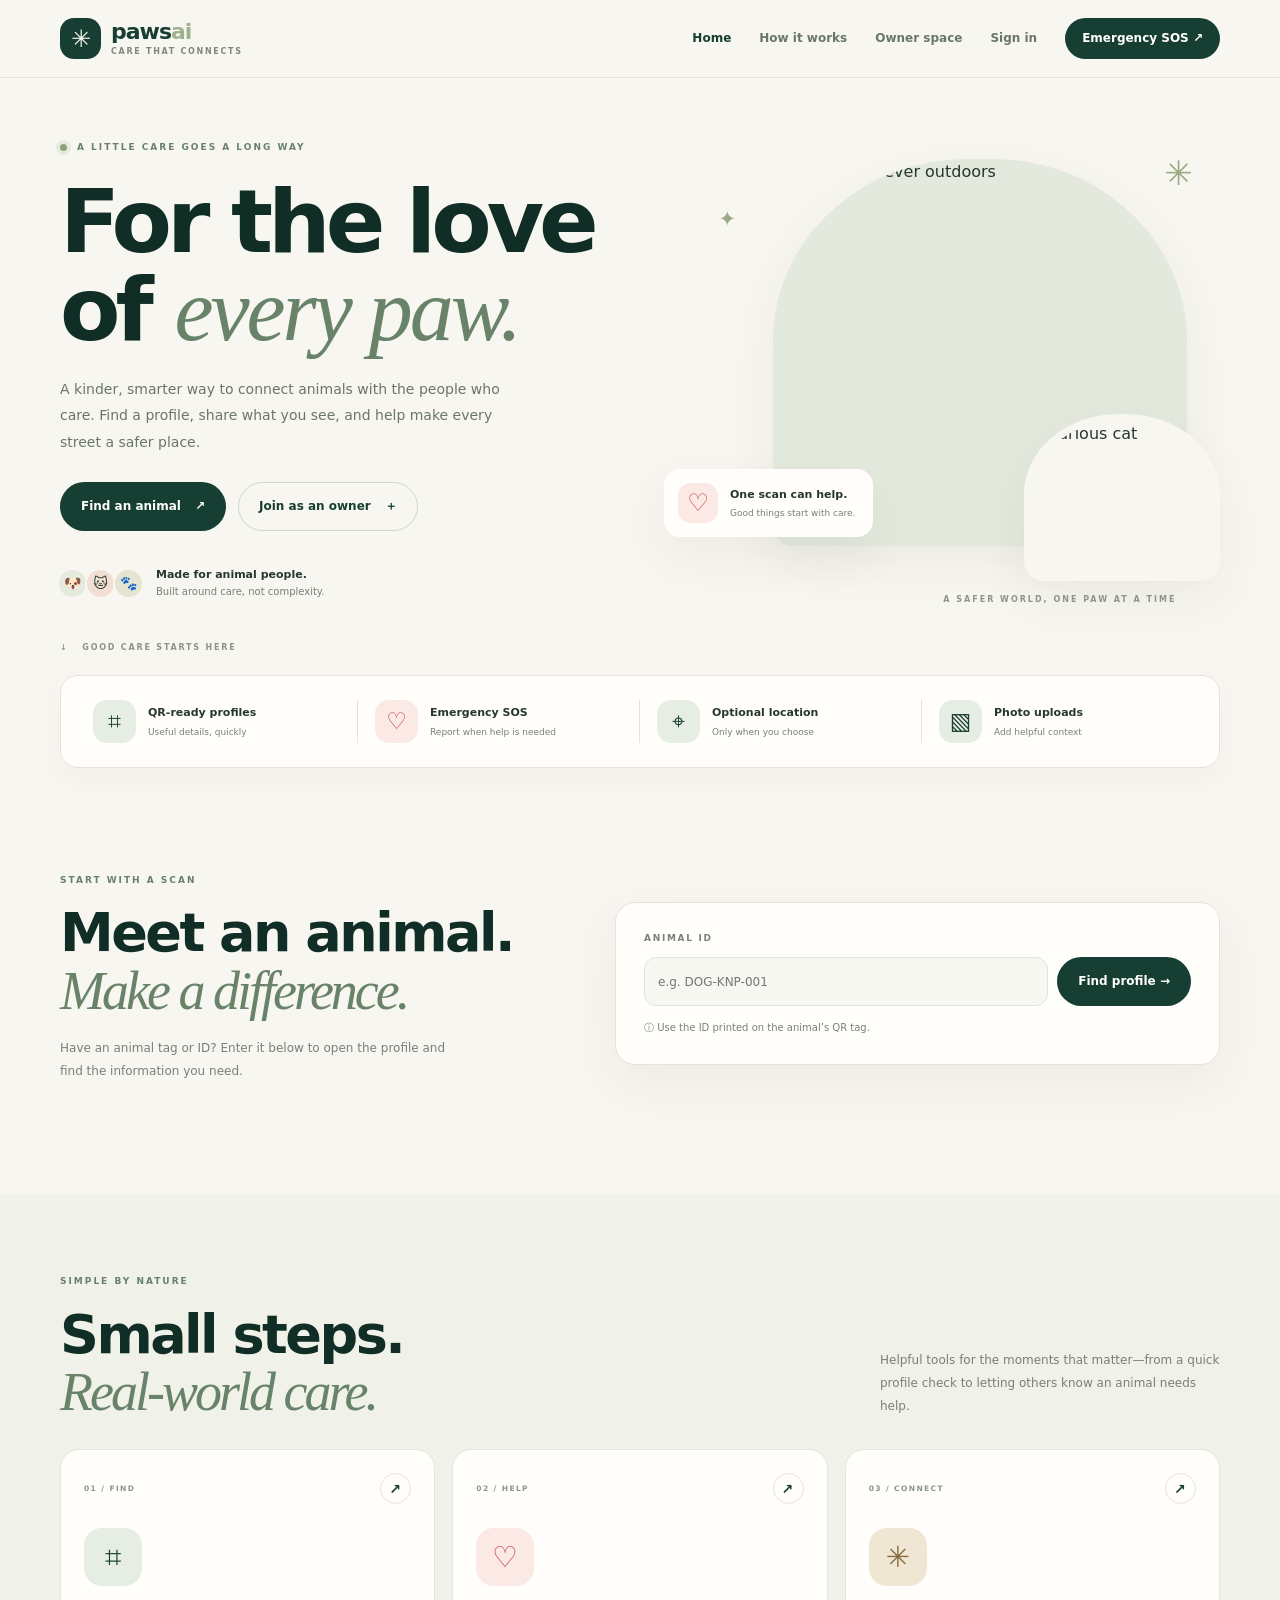
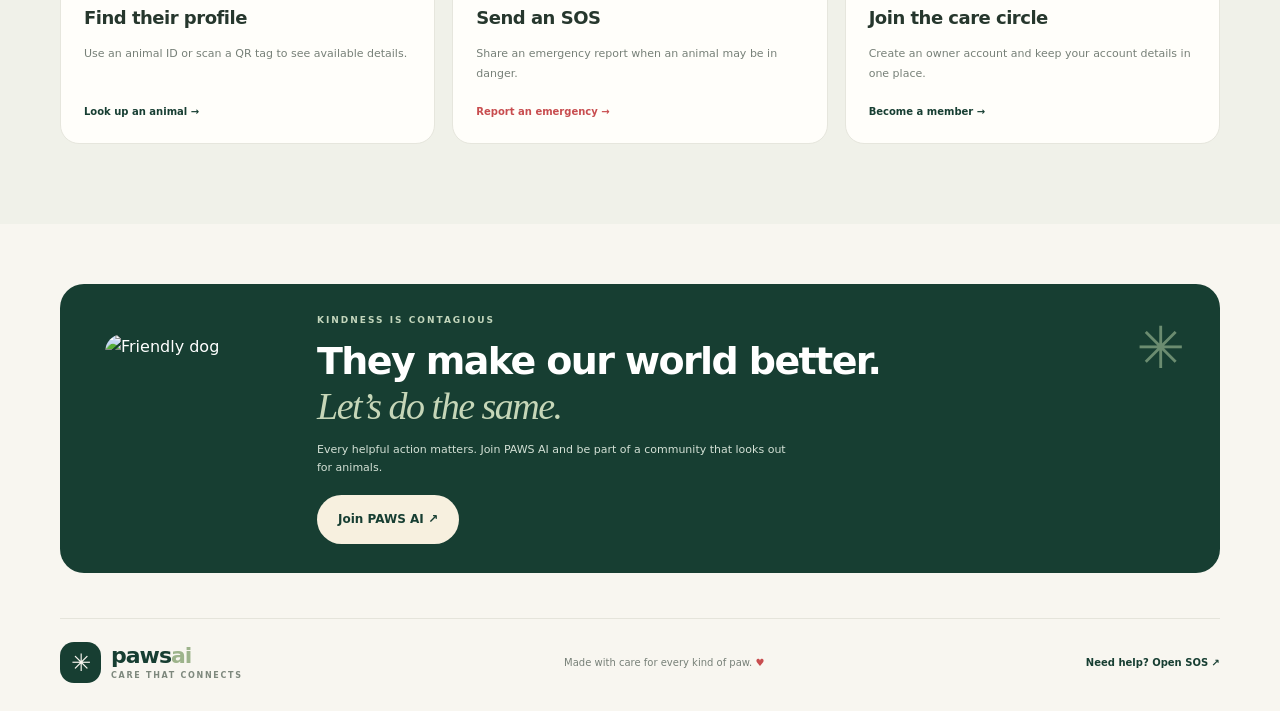
==== commit 2b9040c1: "Add files via upload" ====
--- a/index.html
+++ b/index.html
@@ -1,55 +1,13 @@
 <!doctype html>
-<html lang="en">
-<head>
-<meta charset="utf-8"><meta name="viewport" content="width=device-width,initial-scale=1">
-<meta name="theme-color" content="#17553f"><title>PAWS AI | Care starts with a scan</title>
-<link rel="stylesheet" href="style.css">
-</head>
+<html lang="en"><head><meta charset="utf-8"><meta name="viewport" content="width=device-width,initial-scale=1"><meta name="theme-color" content="#173e32"><meta name="description" content="PAWS AI animal care and emergency reporting"><title>PAWS AI — Every Paw Matters</title><link rel="stylesheet" href="style.css"></head>
 <body>
-<header class="topbar">
-  <a class="brand" href="index.html"><span class="brand-mark">🐾</span><span>PAWS <b>AI</b><small>SCAN · CARE · RESCUE</small></span></a>
-  <nav class="desktop-nav"><a class="active" href="index.html">Home</a><a href="owner.html">Owner Space</a><a href="auth.html?mode=register">Register</a><a class="nav-login" href="auth.html?mode=login">Login</a><a class="nav-sos" href="animal.html">SOS ♡</a></nav>
-  <button class="mobile-menu" id="menuButton" aria-label="Open menu">☰</button>
-</header>
-<nav class="mobile-nav hidden" id="mobileNav"><a href="index.html">Home</a><a href="owner.html">Owner Space</a><a href="auth.html?mode=register">Register Owner</a><a href="auth.html?mode=login">Owner Login</a><a href="animal.html">Emergency SOS</a></nav>
+<header class="header"><a class="brand" href="index.html"><span class="brand-symbol">✳</span><span>paws<span class="brand-ai">ai</span><small>CARE THAT CONNECTS</small></span></a><button class="menu-toggle" id="menuToggle" aria-label="Toggle menu">☰</button><nav id="mainNav"><a class="active" href="index.html">Home</a><a href="#how">How it works</a><a href="owner.html">Owner space</a><a href="auth.html?mode=login">Sign in</a><a class="btn btn-dark btn-small" href="animal.html">Emergency SOS ↗</a></nav></header>
 <main>
-<section class="hero wrap">
-  <div class="hero-copy"><div class="eyebrow"><span></span> ANIMAL CARE, SIMPLIFIED</div>
-    <h1>Every animal deserves a <em>helping hand.</em></h1>
-    <p class="lead">Find essential animal information, connect with owners, and report an animal that needs help. Every small action can make a difference.</p>
-    <div class="hero-actions"><a class="btn btn-green" href="#find-animal">⌕ &nbsp; Find an Animal</a><a class="btn btn-red" href="animal.html">♧ &nbsp; Emergency SOS</a></div>
-    <div class="secondary-actions"><a class="btn btn-outline" href="auth.html?mode=register">♙ Register as Owner</a><a class="btn btn-quiet" href="auth.html?mode=login">↪ Owner Login</a></div>
-    <div class="trust-line"><span>● ● ●</span> Made for safer, kinder communities</div>
-  </div>
-  <div class="hero-art"><div class="art-blob"></div><div class="paw-stamp">✦</div>
-    <img class="hero-dog" src="https://images.unsplash.com/photo-1552053831-71594a27632d?auto=format&fit=crop&w=850&q=85" alt="Happy golden retriever">
-    <img class="hero-cat" src="https://images.unsplash.com/photo-1573865526739-10659fec78a5?auto=format&fit=crop&w=500&q=85" alt="Cat looking toward camera">
-    <div class="floating-note"><span>♡</span><div><b>Better together</b><small>One scan can help a life</small></div></div><div class="floating-paw">🐾</div>
-  </div>
-</section>
-<section class="wrap quick-strip">
-  <a class="quick-item" href="#find-animal"><span class="quick-icon">▦</span><b>QR Animal Profiles</b><small>Essential details in seconds</small></a>
-  <a class="quick-item" href="animal.html"><span class="quick-icon red-icon">♧</span><b>Emergency Reporting</b><small>Report an animal in need</small></a>
-  <a class="quick-item" href="animal.html"><span class="quick-icon">⌖</span><b>Optional Location</b><small>Help responders find the area</small></a>
-  <a class="quick-item" href="animal.html"><span class="quick-icon">▣</span><b>Photo Uploads</b><small>Add context to a report</small></a>
-</section>
-<section class="wrap two-panels">
-  <div class="panel" id="find-animal"><div class="section-kicker">START HERE</div><h2>Find an animal</h2><p class="muted">Enter the ID printed on an animal's QR tag.</p>
-    <form id="findForm" class="inline-form"><input id="animalId" required placeholder="e.g. DOG-KNP-001" aria-label="Animal ID"><button class="btn btn-green" type="submit">View profile →</button></form>
-    <div class="panel-hint">You can also scan the QR code with your phone camera to open the profile directly.</div>
-  </div>
-  <div class="panel sos-panel"><div class="sos-head"><span class="sos-symbol">!</span><div><div class="section-kicker red-text">URGENT HELP</div><h2>Found an animal in need?</h2></div></div>
-    <p class="muted">Open an animal profile to send an SOS report and optionally add location or a photo.</p><a class="btn btn-red full" href="animal.html">Report an Emergency <span>↗</span></a>
-  </div>
-</section>
-<section class="wrap how-section"><div class="center-heading"><div class="section-kicker">SIMPLE BY DESIGN</div><h2>How PAWS AI works</h2><p class="muted">A few simple steps can make a real difference.</p></div>
-  <div class="steps"><article class="step"><span class="step-num">01</span><span class="step-icon">▦</span><h3>Find an animal</h3><p>Scan a QR code or enter an animal ID.</p></article><article class="step"><span class="step-num">02</span><span class="step-icon">♡</span><h3>View the profile</h3><p>See essential details to help identify the animal.</p></article><article class="step"><span class="step-num">03</span><span class="step-icon step-red">♧</span><h3>Report SOS</h3><p>Send an emergency report if help is needed.</p></article><article class="step"><span class="step-num">04</span><span class="step-icon">▣</span><h3>Add details</h3><p>Optionally share location and upload a photo.</p></article></div>
-</section>
-<section class="wrap mission-banner"><img src="https://images.unsplash.com/photo-1543466835-00a7907e9de1?auto=format&fit=crop&w=500&q=80" alt="Friendly dog"><div class="mission-copy"><div class="section-kicker light-kicker">WHY WE CARE</div><h2>Because every life matters.</h2><p>Join a community working toward a safer world for animals, one scan at a time.</p><a href="owner.html" class="btn btn-light">Learn about PAWS AI →</a></div><div class="mission-points"><div>♡ <span>More rescues</span></div><div>♧ <span>Safer communities</span></div><div>✦ <span>Happier animals</span></div></div></section>
-</main>
-<footer class="footer wrap"><a class="brand" href="index.html"><span class="brand-mark">🐾</span><span>PAWS <b>AI</b></span></a><span>Scan. Care. Rescue. <b>♥</b></span></footer>
-<script>
-document.getElementById("findForm").addEventListener("submit",e=>{e.preventDefault();const id=document.getElementById("animalId").value.trim();if(id)location.href="animal.html?id="+encodeURIComponent(id)});
-document.getElementById("menuButton").addEventListener("click",()=>document.getElementById("mobileNav").classList.toggle("hidden"));
-</script>
-</body></html>+<section class="hero shell"><div class="hero-copy"><span class="eyebrow"><i></i> A LITTLE CARE GOES A LONG WAY</span><h1>For the love<br>of <em>every paw.</em></h1><p>A kinder, smarter way to connect animals with the people who care. Find a profile, share what you see, and help make every street a safer place.</p><div class="button-row"><a class="btn btn-dark" href="#find">Find an animal <span>↗</span></a><a class="btn btn-outline" href="auth.html?mode=register">Join as an owner <span>＋</span></a></div><div class="trust"><div class="mini-avatars"><b>🐶</b><b>🐱</b><b>🐾</b></div><div><strong>Made for animal people.</strong><small>Built around care, not complexity.</small></div></div></div>
+<div class="hero-art"><div class="hero-main-photo"><img src="https://images.unsplash.com/photo-1552053831-71594a27632d?auto=format&fit=crop&w=1100&q=88" alt="Golden retriever outdoors"></div><div class="hero-cat-photo"><img src="https://images.unsplash.com/photo-1573865526739-10659fec78a5?auto=format&fit=crop&w=500&q=85" alt="Curious cat"></div><div class="float-note"><span>♡</span><div><strong>One scan can help.</strong><small>Good things start with care.</small></div></div><span class="star star-a">✳</span><span class="star star-b">✦</span><div class="photo-label">A SAFER WORLD, ONE PAW AT A TIME</div></div><div class="hero-scroll">↓ &nbsp; GOOD CARE STARTS HERE</div></section>
+<section class="feature-bar shell"><div><span>⌗</span><p><b>QR-ready profiles</b><small>Useful details, quickly</small></p></div><div><span class="rose">♡</span><p><b>Emergency SOS</b><small>Report when help is needed</small></p></div><div><span>⌖</span><p><b>Optional location</b><small>Only when you choose</small></p></div><div><span>▧</span><p><b>Photo uploads</b><small>Add helpful context</small></p></div></section>
+<section class="lookup shell" id="find"><div><span class="eyebrow">START WITH A SCAN</span><h2>Meet an animal.<br><em>Make a difference.</em></h2><p>Have an animal tag or ID? Enter it below to open the profile and find the information you need.</p></div><form id="findForm" class="lookup-card"><label for="animalId">ANIMAL ID</label><div class="lookup-row"><input id="animalId" required placeholder="e.g. DOG-KNP-001"><button class="btn btn-dark" type="submit">Find profile →</button></div><small>ⓘ Use the ID printed on the animal’s QR tag.</small></form></section>
+<section class="how-section" id="how"><div class="shell"><div class="section-head"><div><span class="eyebrow">SIMPLE BY NATURE</span><h2>Small steps.<br><em>Real-world care.</em></h2></div><p>Helpful tools for the moments that matter—from a quick profile check to letting others know an animal needs help.</p></div><div class="cards"><a class="action-card" href="#find"><div class="card-top"><small>01 / FIND</small><span>↗</span></div><div class="card-emoji green-bg">⌗</div><h3>Find their profile</h3><p>Use an animal ID or scan a QR tag to see available details.</p><b class="link-label">Look up an animal →</b></a><a class="action-card" href="animal.html"><div class="card-top"><small>02 / HELP</small><span>↗</span></div><div class="card-emoji rose-bg">♡</div><h3>Send an SOS</h3><p>Share an emergency report when an animal may be in danger.</p><b class="link-label red-text">Report an emergency →</b></a><a class="action-card" href="auth.html?mode=register"><div class="card-top"><small>03 / CONNECT</small><span>↗</span></div><div class="card-emoji sand-bg">✳</div><h3>Join the care circle</h3><p>Create an owner account and keep your account details in one place.</p><b class="link-label">Become a member →</b></a></div></div></section>
+<section class="closing shell"><div class="closing-photo"><img src="https://images.unsplash.com/photo-1543466835-00a7907e9de1?auto=format&fit=crop&w=700&q=85" alt="Friendly dog"></div><div><span class="eyebrow light">KINDNESS IS CONTAGIOUS</span><h2>They make our world better.<br><em>Let’s do the same.</em></h2><p>Every helpful action matters. Join PAWS AI and be part of a community that looks out for animals.</p><a class="btn btn-cream" href="auth.html?mode=register">Join PAWS AI ↗</a></div><span class="closing-star">✳</span></section>
+</main><footer class="footer shell"><a class="brand" href="index.html"><span class="brand-symbol">✳</span><span>paws<span class="brand-ai">ai</span><small>CARE THAT CONNECTS</small></span></a><p>Made with care for every kind of paw. <b>♥</b></p><a href="animal.html">Need help? Open SOS ↗</a></footer>
+<script>const t=document.getElementById('menuToggle'),n=document.getElementById('mainNav');t.addEventListener('click',()=>n.classList.toggle('nav-open'));document.getElementById('findForm').addEventListener('submit',e=>{e.preventDefault();const id=document.getElementById('animalId').value.trim();if(id)location.href='animal.html?id='+encodeURIComponent(id)});</script></body></html>
--- a/style.css
+++ b/style.css
@@ -1,4 +1,4 @@
-:root{--green:#17553f;--green2:#0e3d2e;--green3:#e9f1e8;--cream:#f7f6ef;--paper:#fffefa;--text:#20372d;--muted:#758078;--line:#e5e7dc;--red:#d63243;--redpale:#fff0f0;--shadow:0 12px 35px rgba(25,65,46,.07)}
-*{box-sizing:border-box}html{scroll-behavior:smooth;scroll-padding-top:90px}body{margin:0;background:var(--cream);color:var(--text);font-family:Inter,ui-sans-serif,system-ui,-apple-system,"Segoe UI",sans-serif;line-height:1.55}a{color:inherit;text-decoration:none}button,input,select,textarea{font:inherit}.wrap{width:min(1160px,calc(100% - 48px));margin-inline:auto}.topbar{height:78px;padding:0 max(24px,calc((100vw - 1160px)/2));display:flex;align-items:center;justify-content:space-between;gap:24px;background:rgba(255,254,250,.95);border-bottom:1px solid #e5e7dc;position:sticky;top:0;z-index:20;backdrop-filter:blur(14px)}.brand{display:flex;align-items:center;gap:10px;color:var(--green2);font-weight:900;font-size:19px;letter-spacing:-.6px;line-height:1}.brand b{color:var(--green)}.brand small{display:block;margin-top:5px;font-size:8px;letter-spacing:1.7px;color:var(--muted);font-weight:800}.brand-mark{display:grid;place-items:center;width:42px;height:42px;border-radius:14px;background:var(--green);color:white;font-size:22px}.desktop-nav{display:flex;align-items:center;gap:22px;font-size:12px;font-weight:750;color:#5d6c62}.desktop-nav>a:hover,.desktop-nav .active{color:var(--green)}.nav-login,.nav-sos{padding:11px 16px;border-radius:999px;color:white;background:var(--green)}.nav-sos{background:var(--red);padding-inline:19px}.mobile-menu,.mobile-nav{display:none}.hero{min-height:480px;display:grid;grid-template-columns:1.05fr .95fr;align-items:center;gap:35px;padding-top:48px;padding-bottom:42px}.hero-copy{position:relative;z-index:2}.eyebrow,.section-kicker{font-size:10px;letter-spacing:2px;font-weight:900;color:var(--green);display:flex;align-items:center;gap:9px}.eyebrow span{width:8px;height:8px;border-radius:50%;background:#81a987}.hero h1{font-size:clamp(40px,5.3vw,66px);line-height:1.03;letter-spacing:-3px;color:var(--green2);margin:20px 0;max-width:620px}.hero h1 em{font-style:normal;color:var(--green)}.lead{max-width:520px;color:#68766c;font-size:15px;line-height:1.85}.hero-actions,.secondary-actions{display:flex;gap:11px;flex-wrap:wrap;margin-top:23px}.secondary-actions{margin-top:12px}.btn{min-height:45px;padding:12px 18px;border:0;border-radius:12px;display:inline-flex;align-items:center;justify-content:center;gap:8px;font-size:12px;font-weight:850;cursor:pointer;transition:transform .18s,box-shadow .18s}.btn:hover{transform:translateY(-2px);box-shadow:0 8px 18px #183e2c20}.btn-green{background:var(--green);color:white}.btn-red{background:var(--red);color:white}.btn-outline{border:1px solid #d8e1d4;color:var(--green);background:transparent}.btn-quiet{background:#edf1e9;color:var(--green)}.btn-light{background:#fff;color:var(--green)}.full{width:100%}.trust-line{margin-top:25px;color:#7b847c;font-size:10px;display:flex;align-items:center;gap:10px}.trust-line span{letter-spacing:-5px;color:#6a9478;font-size:18px;margin-right:5px}.hero-art{height:405px;position:relative;isolation:isolate}.art-blob{position:absolute;inset:8% 5% 0 8%;border-radius:43% 57% 48% 52%/48% 37% 63% 52%;background:#e4eddb;transform:rotate(-5deg);z-index:-1}.hero-dog{position:absolute;width:72%;height:83%;object-fit:cover;right:12%;top:6%;box-shadow:var(--shadow);clip-path:ellipse(49% 48% at 50% 50%)}.hero-cat{position:absolute;width:35%;height:37%;object-fit:cover;right:1%;bottom:3%;border:7px solid var(--cream);border-radius:48%;box-shadow:var(--shadow)}.paw-stamp{position:absolute;right:13%;top:0;color:#6b9867;font-size:44px}.floating-note{position:absolute;left:0;bottom:11%;background:#fffefa;padding:14px 18px;border-radius:15px;box-shadow:var(--shadow);display:flex;gap:12px;align-items:center}.floating-note>span{display:grid;place-items:center;width:36px;height:36px;border-radius:12px;background:#e9f2e6;color:var(--green);font-size:22px}.floating-note b,.floating-note small{display:block}.floating-note b{font-size:12px}.floating-note small{font-size:10px;color:var(--muted);margin-top:3px}.floating-paw{position:absolute;left:13%;top:10%;font-size:25px;opacity:.5}.quick-strip{background:var(--paper);border:1px solid var(--line);border-radius:20px;padding:23px 15px;display:grid;grid-template-columns:repeat(4,1fr);box-shadow:var(--shadow)}.quick-item{padding:2px 20px;display:flex;flex-direction:column;align-items:flex-start;border-right:1px solid var(--line)}.quick-item:last-child{border:0}.quick-icon{width:42px;height:42px;display:grid;place-items:center;border-radius:14px;background:var(--green3);color:var(--green);font-size:22px;margin-bottom:12px}.red-icon{background:var(--redpale);color:var(--red)}.quick-item b{font-size:12px;margin-bottom:5px}.quick-item small{font-size:10px;color:var(--muted)}.two-panels{display:grid;grid-template-columns:1fr 1fr;gap:18px;margin-top:22px}.panel{border:1px solid var(--line);border-radius:20px;padding:27px;background:var(--paper)}.panel h2,.center-heading h2{margin:7px 0 8px;color:var(--green2);font-size:25px;letter-spacing:-.8px}.muted{color:var(--muted)}.panel p{font-size:12px}.inline-form{display:flex;gap:8px;margin-top:17px}.inline-form input{min-width:0;flex:1}.panel-hint{margin-top:14px;padding-top:12px;border-top:1px solid var(--line);font-size:10px;color:var(--muted)}input,select,textarea{width:100%;padding:12px 13px;min-height:46px;border:1px solid #dfe3d9;border-radius:11px;background:white;color:var(--text);outline:none;font-size:12px}input:focus,select:focus,textarea:focus{border-color:#6c9b7d;box-shadow:0 0 0 3px #e6f0e6}textarea{min-height:100px;resize:vertical}.sos-panel{background:#fff8f6;border-color:#f2dfdc}.sos-head{display:flex;gap:13px;align-items:center}.sos-symbol{display:grid;place-items:center;width:43px;height:43px;background:#ffe2e3;color:var(--red);font-weight:900;font-size:25px;border-radius:14px}.red-text{color:var(--red)}.sos-panel h2{font-size:21px;margin:3px 0}.sos-panel .btn{margin-top:7px;justify-content:space-between}.how-section{padding-top:70px;padding-bottom:55px}.center-heading{text-align:center}.center-heading .section-kicker{justify-content:center}.center-heading p{font-size:12px}.steps{display:grid;grid-template-columns:repeat(4,1fr);gap:14px;margin-top:28px}.step{position:relative;background:#f0f1e8;border-radius:17px;padding:22px 20px;min-height:185px}.step-num{position:absolute;right:17px;top:14px;color:#b3c5b0;font-size:11px;font-weight:900}.step-icon{width:43px;height:43px;display:grid;place-items:center;border-radius:14px;background:#fff;color:var(--green);font-size:22px;margin-bottom:16px}.step-red{color:var(--red)}.step h3{font-size:13px;margin:0 0 7px}.step p{font-size:11px;color:var(--muted);margin:0}.mission-banner{display:grid;grid-template-columns:140px 1fr 220px;gap:25px;align-items:center;background:linear-gradient(110deg,#0e4433,#176348);border-radius:22px;padding:24px 30px;color:white;margin-bottom:40px;overflow:hidden}.mission-banner>img{width:140px;height:140px;object-fit:cover;border-radius:17px}.mission-copy h2{font-size:25px;line-height:1.15;margin:8px 0;color:white;letter-spacing:-.7px}.mission-copy p{font-size:11px;color:#d1e1d5;max-width:360px}.mission-copy .btn{margin-top:5px}.light-kicker{color:#b8d6bd}.mission-points{border-left:1px solid #ffffff38;padding-left:24px;display:grid;gap:13px}.mission-points div{display:flex;align-items:center;gap:11px;color:#b9e0c4;font-size:20px}.mission-points span{font-size:11px;color:white;font-weight:700}.footer{display:flex;justify-content:space-between;align-items:center;padding:22px 0 28px;border-top:1px solid var(--line);font-size:11px;color:var(--muted)}.footer .brand-mark{width:32px;height:32px;font-size:16px;border-radius:10px}.footer .brand{font-size:15px}.footer b{color:var(--red)}.page-top{padding:35px 0 22px}.page-top h1{font-size:clamp(34px,5vw,48px);letter-spacing:-2px;color:var(--green2);margin:12px 0}.page-top p{color:var(--muted);font-size:14px;max-width:650px}.animal-grid{display:grid;grid-template-columns:1fr .9fr;align-items:start;gap:20px}.card{background:var(--paper);border:1px solid var(--line);border-radius:20px;padding:25px;box-shadow:var(--shadow);margin-bottom:20px}.card h2{color:var(--green2);margin:4px 0 10px;font-size:23px}.animal-photo{display:block;width:100%;max-height:290px;object-fit:cover;border-radius:15px;margin-bottom:17px}.pill{display:inline-block;padding:5px 10px;border-radius:99px;background:#eaf3e8;color:var(--green);font-size:10px;font-weight:800;margin-right:5px}.status{font-size:12px;margin-top:12px;overflow-wrap:anywhere}.hidden{display:none!important}.card label,.auth-card label{display:block;font-size:12px;font-weight:800;margin:15px 0 7px}.sos-big{width:100%;margin-top:18px;min-height:52px;font-size:14px}.quick-actions{display:grid;gap:8px}.quick-actions a{padding:13px;border-radius:11px;background:#f1f3ec;font-size:12px;font-weight:750;color:var(--green)}.auth-layout{min-height:calc(100vh - 160px);display:grid;grid-template-columns:1fr 1fr;gap:35px;align-items:center;padding-top:30px;padding-bottom:60px}.auth-promo{padding:20px 15px}.auth-promo h1{font-size:clamp(38px,5vw,57px);letter-spacing:-2.4px;color:var(--green2);line-height:1.05}.auth-promo p{color:var(--muted);max-width:430px}.auth-promo img{width:100%;max-width:420px;height:210px;object-fit:cover;border-radius:20px;margin-top:20px}.auth-card{max-width:470px;width:100%;justify-self:center}.auth-card h2{margin-bottom:5px}.auth-card .muted{font-size:12px}.auth-card .btn{margin-top:18px}.auth-switch{text-align:center;font-size:12px;margin-top:17px}.auth-switch a{color:var(--green);font-weight:800}.check-row{display:flex;align-items:center;gap:8px;font-size:11px;color:var(--muted);margin-top:13px}.check-row input{width:15px;min-height:15px}.about-grid{display:grid;grid-template-columns:repeat(3,1fr);gap:16px}.about-grid .card{margin:0}.about-icon{font-size:28px;color:var(--green);margin-bottom:12px}
-@media(max-width:850px){.desktop-nav{gap:12px}.hero{gap:10px}.hero h1{font-size:49px}.mission-banner{grid-template-columns:110px 1fr}.mission-banner>img{width:110px;height:125px}.mission-points{grid-column:1/-1;border-left:0;border-top:1px solid #ffffff38;padding:15px 0 0;display:flex;justify-content:space-between}.quick-item{padding:2px 12px}}
-@media(max-width:650px){.wrap{width:calc(100% - 30px)}.topbar{height:67px;padding:0 15px}.desktop-nav{display:none}.mobile-menu{display:block;border:1px solid var(--line);border-radius:10px;background:white;color:var(--green);padding:8px 12px}.mobile-nav{display:flex;flex-direction:column;gap:0;padding:8px 15px 15px;background:#fffefa;border-bottom:1px solid var(--line);position:sticky;top:67px;z-index:19}.mobile-nav a{padding:12px 8px;font-size:13px;font-weight:750}.mobile-nav.hidden{display:none}.hero{grid-template-columns:1fr;padding-top:36px;gap:0}.hero h1{font-size:clamp(42px,12vw,58px);letter-spacing:-2.2px}.lead{font-size:13px}.hero-art{height:320px;margin-top:12px}.hero-dog{width:72%;height:86%;right:14%}.hero-cat{width:33%;height:37%}.floating-note{left:0;bottom:7%;padding:10px 12px}.quick-strip{grid-template-columns:1fr 1fr;gap:0;padding:12px}.quick-item{padding:13px;border-right:0;border-bottom:1px solid var(--line)}.quick-item:nth-child(odd){border-right:1px solid var(--line)}.quick-item:nth-last-child(-n+2){border-bottom:0}.quick-item b{font-size:11px}.quick-item small{font-size:10px}.two-panels,.animal-grid,.auth-layout{grid-template-columns:1fr}.panel{padding:21px}.inline-form{flex-direction:column}.how-section{padding-top:50px}.steps{grid-template-columns:1fr 1fr}.step{min-height:165px;padding:17px}.mission-banner{grid-template-columns:80px 1fr;padding:20px;gap:15px}.mission-banner>img{width:80px;height:100px}.mission-copy h2{font-size:21px}.mission-points{gap:10px}.mission-points div{font-size:16px;gap:5px}.mission-points span{font-size:9px}.footer{gap:12px}.footer>span{text-align:right}.auth-layout{padding-top:20px;gap:10px}.auth-promo{padding:10px 0}.auth-promo h1{font-size:39px}.auth-promo img{height:145px}.auth-card{padding:22px}.about-grid{grid-template-columns:1fr}.page-top{padding-top:25px}.card{padding:20px}}
+:root{--green:#173e32;--deep:#102e25;--leaf:#688369;--cream:#f8f6f0;--paper:#fffefa;--ink:#26372d;--muted:#778078;--line:#e5e4db;--rose:#c84d4f;--rose-bg:#fae9e5;--mint:#e6ede2;--sand:#f0e6d4;--shadow:0 18px 50px #1b35270f}*{box-sizing:border-box}html{scroll-behavior:smooth;scroll-padding-top:90px}body{margin:0;background:var(--cream);color:var(--ink);font-family:Inter,"Avenir Next",system-ui,-apple-system,"Segoe UI",sans-serif;line-height:1.6;-webkit-font-smoothing:antialiased}img{max-width:100%;display:block}a{color:inherit;text-decoration:none}button,input,select,textarea{font:inherit}.shell{width:min(1160px,calc(100% - 56px));margin-inline:auto}.header{height:78px;padding:0 max(28px,calc((100vw - 1160px)/2));display:flex;align-items:center;justify-content:space-between;gap:20px;background:#f8f6f0ed;border-bottom:1px solid var(--line);position:sticky;top:0;z-index:30;backdrop-filter:blur(15px)}.brand{display:flex;align-items:center;gap:10px;font-size:22px;font-weight:900;letter-spacing:-1px;line-height:1;color:var(--green)}.brand-symbol{display:grid;place-items:center;width:41px;height:41px;border-radius:14px;background:var(--green);color:#f8f6f0;font-size:24px}.brand-ai{color:#9db38b}.brand small{display:block;margin-top:5px;font-size:8px;letter-spacing:1.7px;color:#7e887d;font-weight:800}.header nav{display:flex;align-items:center;gap:28px}.header nav>a:not(.btn){font-size:12px;font-weight:750;color:#69766b}.header nav>a.active,.header nav>a:not(.btn):hover{color:var(--green)}.menu-toggle{display:none}.btn{min-height:49px;padding:0 20px;border-radius:999px;display:inline-flex;align-items:center;justify-content:center;gap:14px;border:1px solid transparent;font-size:12px;font-weight:850;cursor:pointer;transition:transform .2s,box-shadow .2s,background .2s}.btn:hover{transform:translateY(-2px);box-shadow:0 8px 20px #173e321c}.btn-dark{background:var(--green);color:#fff}.btn-dark:hover{background:var(--deep)}.btn-outline{border-color:#cfd7ca;background:transparent;color:var(--green)}.btn-outline:hover{background:#eff2e9}.btn-cream{background:#f7f0df;color:var(--green)}.btn-small{min-height:41px;padding:0 16px}.hero{display:grid;grid-template-columns:1fr .94fr;align-items:center;gap:35px;min-height:590px;padding-top:62px;padding-bottom:75px;position:relative}.hero-copy{z-index:2}.eyebrow{display:flex;align-items:center;gap:10px;font-size:9px;font-weight:900;letter-spacing:2px;color:#68816a}.eyebrow i{width:7px;height:7px;border-radius:50%;background:#8ca27b;box-shadow:0 0 0 4px #e5ebdf}.hero h1{font-size:clamp(58px,7vw,88px);line-height:.99;letter-spacing:-5px;color:var(--deep);margin:24px 0 22px;font-weight:780}.hero h1 em,.lookup h2 em,.section-head h2 em,.closing h2 em{font-family:Georgia,"Times New Roman",serif;font-weight:400;font-style:italic;letter-spacing:-3px;color:#688369}.hero-copy>p{font-size:14px;line-height:1.9;max-width:455px;color:#69766b}.button-row{display:flex;gap:12px;flex-wrap:wrap;margin-top:27px}.trust{display:flex;align-items:center;gap:12px;margin-top:35px}.mini-avatars{display:flex}.mini-avatars b{width:31px;height:31px;margin-left:-3px;border:2px solid var(--cream);border-radius:50%;display:grid;place-items:center;background:#e4eadc;font-size:14px}.mini-avatars b:nth-child(2){background:#f0dfd2}.mini-avatars b:nth-child(3){background:#e5e3d2}.trust strong,.trust small{display:block}.trust strong{font-size:11px}.trust small{font-size:10px;color:var(--muted)}.hero-art{height:440px;position:relative}.hero-main-photo{position:absolute;right:6%;top:2%;width:76%;height:88%;border-radius:47% 47% 20px 20px;overflow:hidden;box-shadow:var(--shadow);background:#e4e9dd}.hero-main-photo img{width:100%;height:100%;object-fit:cover;object-position:center}.hero-cat-photo{position:absolute;right:0;bottom:2%;width:36%;height:38%;padding:7px;border-radius:48% 48% 20px 20px;background:var(--cream);box-shadow:var(--shadow);overflow:hidden}.hero-cat-photo img{width:100%;height:100%;object-fit:cover;border-radius:inherit}.float-note{position:absolute;left:-2%;bottom:12%;display:flex;align-items:center;gap:12px;background:var(--paper);padding:14px 18px 14px 14px;border-radius:16px;box-shadow:var(--shadow)}.float-note>span{display:grid;place-items:center;width:40px;height:40px;border-radius:13px;background:var(--rose-bg);color:var(--rose);font-size:24px}.float-note strong,.float-note small{display:block}.float-note strong{font-size:11px}.float-note small{font-size:9px;color:var(--muted);margin-top:3px}.star{position:absolute;color:#9baa84}.star-a{right:5%;top:-1%;font-size:34px}.star-b{left:8%;top:12%;font-size:21px}.photo-label{position:absolute;right:8%;bottom:-17px;font-size:8px;letter-spacing:2px;color:#8c9588;font-weight:900}.hero-scroll{position:absolute;bottom:20px;left:0;font-size:8px;letter-spacing:1.8px;font-weight:900;color:#8b9488}.feature-bar{display:grid;grid-template-columns:repeat(4,1fr);background:var(--paper);border:1px solid var(--line);border-radius:18px;padding:24px 15px;box-shadow:0 10px 30px #1b352708}.feature-bar>div{display:flex;align-items:center;gap:12px;padding:0 17px;border-right:1px solid var(--line)}.feature-bar>div:last-child{border:0}.feature-bar>div>span{width:43px;height:43px;border-radius:14px;background:var(--mint);color:var(--green);display:grid;place-items:center;font-size:23px;flex-shrink:0}.feature-bar>div>span.rose{background:var(--rose-bg);color:var(--rose)}.feature-bar p{margin:0}.feature-bar b,.feature-bar small{display:block}.feature-bar b{font-size:11px}.feature-bar small{font-size:9px;color:var(--muted);margin-top:3px}.lookup{display:grid;grid-template-columns:.9fr 1.1fr;align-items:center;gap:60px;padding-top:105px;padding-bottom:100px}.lookup h2,.section-head h2{font-size:clamp(38px,4.3vw,54px);line-height:1.06;letter-spacing:-2.5px;color:var(--deep);margin:17px 0}.lookup>div>p,.section-head>p{font-size:12px;line-height:1.9;color:var(--muted);max-width:390px}.lookup-card{padding:28px;background:var(--paper);border:1px solid var(--line);border-radius:20px;box-shadow:var(--shadow)}.lookup-card label{display:block;font-size:9px;letter-spacing:1.7px;font-weight:900;color:#788376;margin-bottom:12px}.lookup-row{display:flex;align-items:center;gap:9px}.lookup-row input{min-width:0;flex:1;width:100%;height:49px;padding:0 13px;border:1px solid #e2e4db;border-radius:12px;background:#f7f7f1;outline:0;font-size:12px}.lookup-row input:focus,input:focus,textarea:focus,select:focus{border-color:#8aa385;box-shadow:0 0 0 3px #e4ecdf}.lookup-card>small{display:block;color:var(--muted);font-size:10px;margin-top:14px}.how-section{background:#f0f1e9;padding:80px 0}.section-head{display:flex;align-items:end;justify-content:space-between;gap:35px;margin-bottom:28px}.section-head h2{margin-bottom:0}.section-head>p{max-width:340px;margin-bottom:4px}.cards{display:grid;grid-template-columns:repeat(3,1fr);gap:17px}.action-card{display:block;background:var(--paper);border:1px solid #e6e6dd;border-radius:19px;padding:23px;transition:transform .2s,box-shadow .2s}.action-card:hover{transform:translateY(-5px);box-shadow:var(--shadow)}.card-top{display:flex;justify-content:space-between;align-items:center;color:#8a9587;font-weight:900;letter-spacing:1.4px;font-size:9px}.card-top span{display:grid;place-items:center;width:31px;height:31px;border:1px solid var(--line);border-radius:50%;color:var(--green);font-size:14px}.card-emoji{display:grid;place-items:center;width:58px;height:58px;margin:24px 0 18px;border-radius:18px;font-size:29px}.green-bg{background:var(--mint);color:var(--green)}.rose-bg{background:var(--rose-bg);color:var(--rose)}.sand-bg{background:var(--sand);color:#886e42}.action-card h3{font-size:18px;letter-spacing:-.5px;margin:0 0 8px}.action-card p{font-size:11px;line-height:1.8;color:var(--muted);min-height:40px}.link-label{display:block;margin-top:20px;font-size:10px;color:var(--green)}.red-text{color:var(--rose)}.closing{position:relative;display:grid;grid-template-columns:180px 1fr;gap:32px;align-items:center;overflow:hidden;margin-top:60px;margin-bottom:45px;padding:29px 45px;background:var(--green);border-radius:24px;color:white}.closing-photo{width:180px;height:190px;border-radius:18px;overflow:hidden}.closing-photo img{width:100%;height:100%;object-fit:cover}.eyebrow.light{color:#c3d6bc}.closing h2{font-size:clamp(26px,3.3vw,38px);line-height:1.18;letter-spacing:-1.6px;margin:12px 0;color:white}.closing h2 em{color:#c6d6b8;letter-spacing:-1.5px}.closing p{font-size:11px;max-width:470px;color:#d4e1d6}.closing .btn{margin-top:8px}.closing-star{position:absolute;right:35px;top:18px;color:#6b8c70;font-size:58px}.footer{display:flex;align-items:center;justify-content:space-between;gap:15px;padding:23px 0 28px;border-top:1px solid var(--line);font-size:10px;color:var(--muted)}.footer p{margin:0}.footer p b{color:var(--rose)}.footer>a:last-child{font-weight:800;color:var(--green)}
+/* Inner pages */.page-shell{width:min(1080px,calc(100% - 40px));margin:0 auto}.page-intro{padding:38px 0 24px}.page-intro h1{font-size:clamp(34px,5vw,52px);letter-spacing:-2.5px;line-height:1.05;margin:12px 0;color:var(--deep)}.page-intro p{font-size:13px;color:var(--muted);max-width:650px}.eyebrow-text{font-size:9px;letter-spacing:1.8px;font-weight:900;color:var(--leaf)}.grid-two{display:grid;grid-template-columns:1.05fr .95fr;gap:20px;align-items:start}.panel{padding:25px;background:var(--paper);border:1px solid var(--line);border-radius:20px;box-shadow:var(--shadow);margin-bottom:20px}.panel h2{font-size:22px;letter-spacing:-.7px;margin:4px 0 8px;color:var(--deep)}.muted{color:var(--muted)}.small{font-size:11px}.panel label,.auth-card label{display:block;margin:14px 0 7px;font-size:11px;font-weight:800;color:#46574b}input,select,textarea{width:100%;min-height:46px;border:1px solid #dfe3d9;border-radius:11px;padding:11px 13px;background:white;color:var(--ink);font-size:12px;outline:0}textarea{min-height:95px;resize:vertical}.pill{display:inline-block;padding:5px 10px;border-radius:99px;background:var(--mint);color:var(--green);font-size:10px;font-weight:800;margin-right:5px}.animal-photo{width:100%;max-height:270px;object-fit:cover;border-radius:14px;margin-bottom:16px}.status{font-size:12px;line-height:1.6;margin-top:12px;overflow-wrap:anywhere}.sos-panel{background:#fff9f6;border-color:#f1dfda}.sos-heading{display:flex;gap:12px;align-items:center}.sos-icon{display:grid;place-items:center;width:43px;height:43px;border-radius:14px;background:#ffe4e2;color:var(--rose);font-size:25px;font-weight:900}.btn-red{background:var(--rose);color:white}.btn-red:hover{background:#b73c42}.full{width:100%;margin-top:17px}.hidden{display:none!important}.auth-layout{display:grid;grid-template-columns:1fr 1fr;gap:40px;align-items:center;padding-top:36px;padding-bottom:65px;min-height:calc(100vh - 165px)}.auth-promo h1{font-size:clamp(39px,5vw,58px);line-height:1.06;letter-spacing:-2.5px;color:var(--deep)}.auth-promo h1 em{font-family:Georgia,serif;color:var(--leaf);font-weight:400}.auth-promo p{font-size:13px;color:var(--muted);max-width:430px}.auth-promo img{width:100%;max-width:450px;height:210px;object-fit:cover;border-radius:20px;margin-top:20px}.auth-card{max-width:470px;width:100%;justify-self:center}.auth-card h2{margin:8px 0 5px;font-size:25px}.auth-card>p{font-size:12px}.auth-card .btn{margin-top:18px}.switch-line{text-align:center;font-size:11px;margin-top:17px}.switch-line a{font-weight:900;color:var(--green)}.check-row{display:flex;align-items:center;gap:8px;font-size:10px;color:var(--muted);margin-top:12px}.check-row input{width:15px;min-height:15px}.quick-links{display:grid;gap:8px;margin-top:16px}.quick-links a{padding:13px 14px;background:#f0f2eb;border-radius:11px;font-size:11px;font-weight:800;color:var(--green)}.stat-cards{display:grid;grid-template-columns:repeat(3,1fr);gap:15px;margin:20px 0}.stat-card{padding:20px;border-radius:16px;background:#f0f1e9}.stat-card b{display:block;font-size:13px}.stat-card span{font-size:11px;color:var(--muted)}.subtle-note{padding:14px 16px;background:#f4f3ea;border-radius:12px;font-size:11px;color:var(--muted)}.mobile-nav{display:none}
+@media(max-width:900px){.header nav{gap:16px}.hero{gap:10px}.hero h1{font-size:65px}.feature-bar>div{padding:0 10px}.feature-bar b{font-size:10px}.feature-bar small{font-size:8px}.lookup{gap:30px}.closing{grid-template-columns:140px 1fr;padding:25px}.closing-photo{width:140px;height:160px}}
+@media(max-width:680px){.shell{width:calc(100% - 32px)}.header{height:70px;padding:0 16px}.menu-toggle{display:block;border:1px solid var(--line);background:var(--paper);color:var(--green);border-radius:10px;padding:8px 12px;font-size:16px}.header nav{display:none;position:absolute;top:69px;left:0;right:0;padding:13px 18px 18px;background:var(--paper);border-bottom:1px solid var(--line);flex-direction:column;align-items:stretch;gap:0}.header nav.nav-open{display:flex}.header nav>a:not(.btn){padding:12px 3px}.header nav .btn{margin-top:8px}.hero{grid-template-columns:1fr;gap:15px;padding-top:37px;padding-bottom:60px}.hero h1{font-size:clamp(55px,14vw,75px);letter-spacing:-4px}.hero-copy>p{font-size:13px}.hero-art{height:335px;margin-top:5px}.hero-main-photo{width:75%;height:88%;right:9%}.hero-cat-photo{width:34%;height:38%}.float-note{left:0;bottom:10%;padding:10px}.hero-scroll{bottom:18px}.feature-bar{grid-template-columns:1fr 1fr;padding:12px;gap:0}.feature-bar>div{padding:12px 8px;border:0}.feature-bar>div:nth-child(odd){border-right:1px solid var(--line)}.feature-bar>div:nth-child(-n+2){border-bottom:1px solid var(--line)}.feature-bar>div>span{width:36px;height:36px;font-size:20px}.feature-bar b{font-size:10px}.feature-bar small{font-size:8px}.lookup{grid-template-columns:1fr;gap:20px;padding-top:65px;padding-bottom:65px}.lookup h2,.section-head h2{font-size:43px}.lookup-card{padding:20px}.lookup-row{flex-direction:column;align-items:stretch}.lookup-row .btn{width:100%}.how-section{padding:55px 0}.section-head{display:block}.section-head>p{margin-top:16px}.cards{grid-template-columns:1fr}.action-card{padding:20px}.action-card p{min-height:0}.card-emoji{margin:17px 0 12px}.link-label{margin-top:13px}.closing{grid-template-columns:78px 1fr;gap:15px;padding:20px;margin-top:35px;margin-bottom:30px}.closing-photo{width:78px;height:100px}.closing h2{font-size:24px}.closing p{font-size:10px}.closing-star{right:12px;top:6px;font-size:35px}.footer{flex-wrap:wrap}.footer p{order:3;width:100%}.grid-two,.auth-layout{grid-template-columns:1fr}.page-shell{width:calc(100% - 30px)}.page-intro{padding-top:28px}.panel{padding:20px}.auth-layout{gap:12px;padding-top:22px}.auth-promo h1{font-size:42px}.auth-promo img{height:145px}.auth-card{padding:21px}.stat-cards{grid-template-columns:1fr}.footer .brand-word{font-size:18px}}
